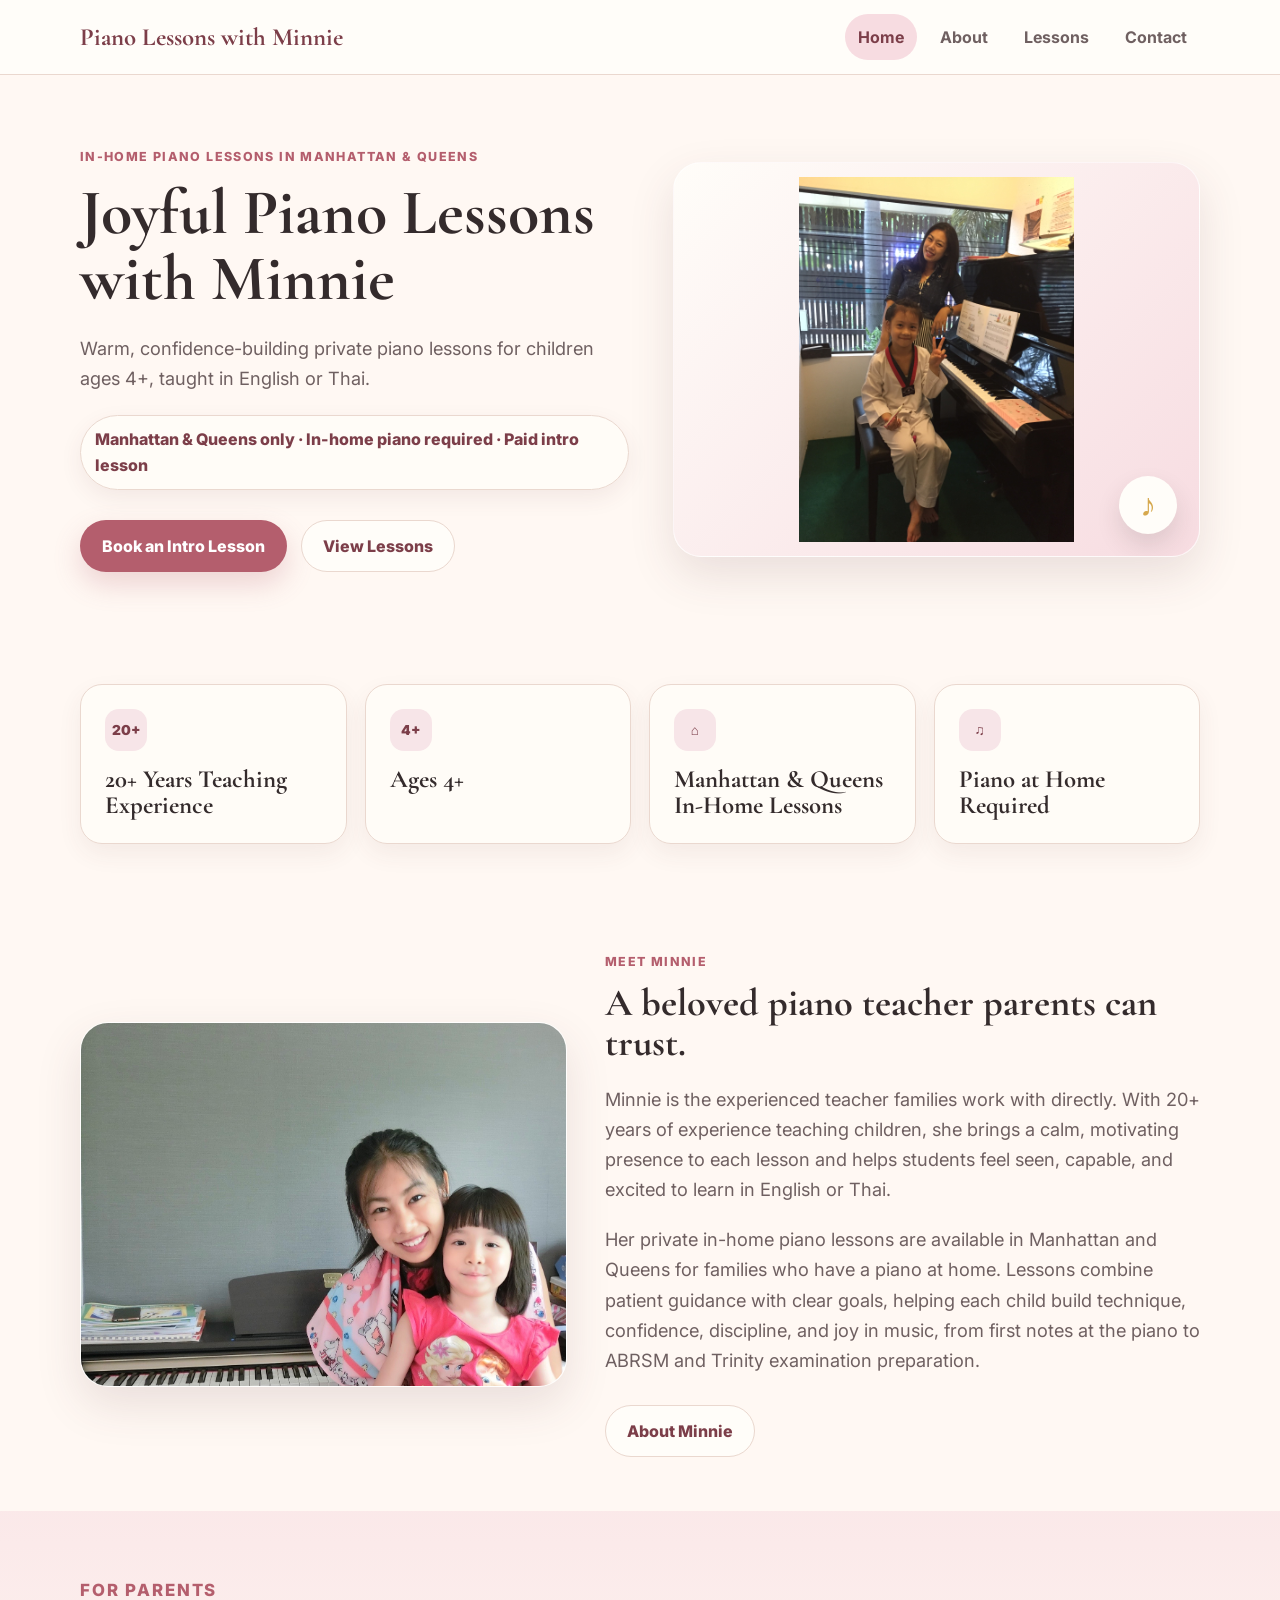
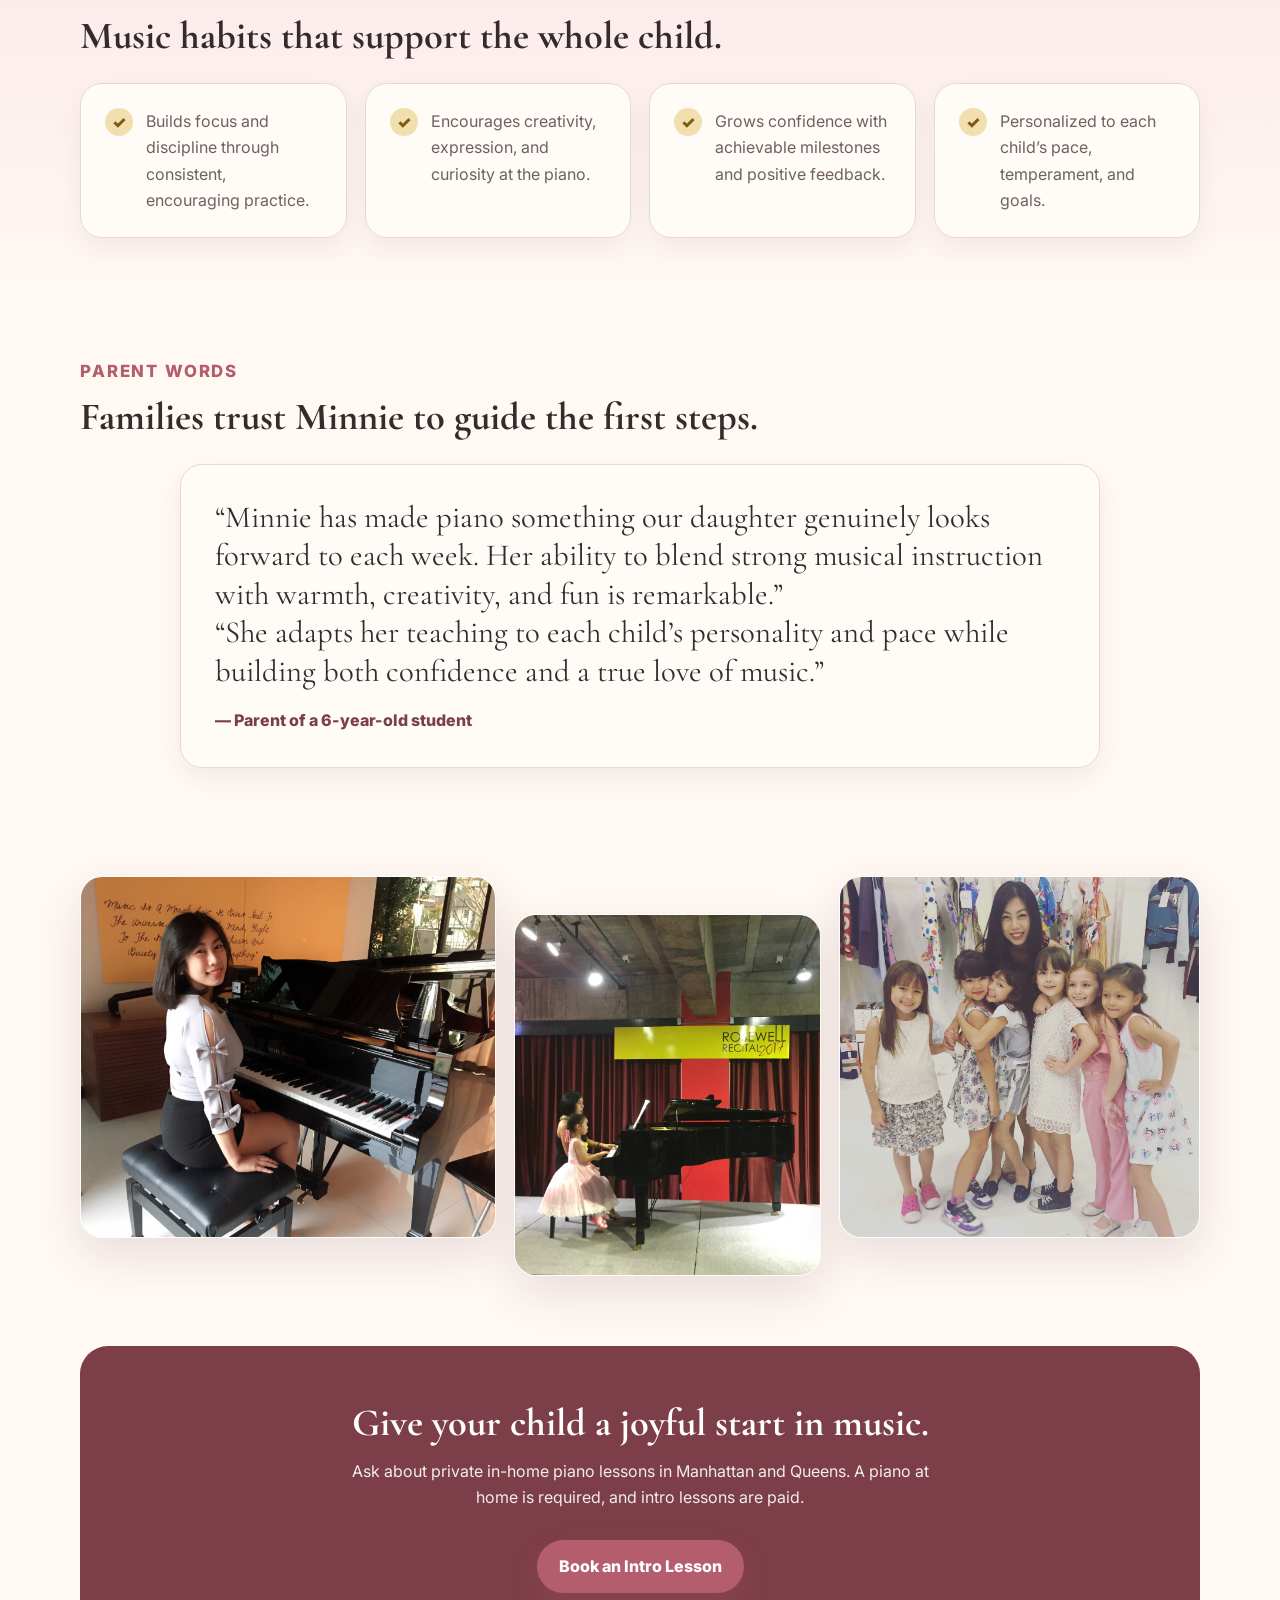
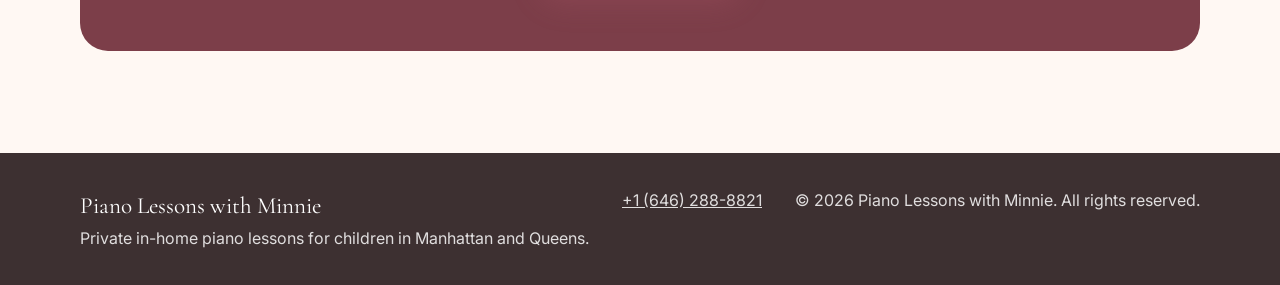
==== index.html @ 9aedb9b9 "Update index.html" ====
<!doctype html>
<html lang="en">
  <head>
    <meta charset="utf-8">
    <meta name="viewport" content="width=device-width, initial-scale=1">
    <title>Piano Lessons with Minnie | Private Piano Lessons for Kids</title>
    <meta name="description" content="Warm, confidence-building children’s piano lessons with Minnie for ages 4+ in Manhattan and Queens. Private in-home piano lessons require a piano at home.">
    <link rel="preconnect" href="https://fonts.googleapis.com">
    <link rel="preconnect" href="https://fonts.gstatic.com" crossorigin>
    <link href="https://fonts.googleapis.com/css2?family=Cormorant+Garamond:wght@600;700&family=Inter:wght@400;600;700;800&display=swap" rel="stylesheet">
    <link rel="stylesheet" href="styles.css">

<link rel="icon" type="image/png" href="/favicon.png" />

<meta property="og:title" content="Piano Lessons with Minnie" />
<meta property="og:description" content="Warm, confidence-building private piano lessons for children ages 4+." />
<meta property="og:image" content="https://pianowithminnie.com/og-image.png" />
<meta property="og:url" content="https://pianowithminnie.com" />
<meta property="og:type" content="website" />

<meta name="twitter:card" content="summary_large_image" />
<meta name="twitter:title" content="Piano Lessons with Minnie" />
<meta name="twitter:description" content="Warm, confidence-building private piano lessons for children ages 4+." />
<meta name="twitter:image" content="https://pianowithminnie.com/og-image.png" />

    
    <script type="application/ld+json">
      {
        "@context": "https://schema.org",
        "@type": ["LocalBusiness", "EducationalOrganization"],
        "name": "Piano Lessons with Minnie",
        "description": "Warm private piano lessons for children ages 4 and above with Minnie in Manhattan and Queens, including beginner piano, in-home lessons, ABRSM exam preparation, and Trinity exam preparation. An in-home piano is required.",
        "telephone": "+16462888821",
        "founder": {"@type": "Person", "name": "Minnie"},
        "employee": {"@type": "Person", "name": "Minnie", "jobTitle": "Piano Teacher"},
        "areaServed": ["Manhattan, New York, NY", "Queens, New York, NY"],
        "priceRange": "$$",
        "serviceType": ["Children's piano lessons", "Private piano lessons", "In-home piano lessons", "ABRSM exam preparation", "Trinity exam preparation"]
      }
    </script>
  </head>
  <body>
    <header class="site-header">
      <nav class="nav" aria-label="Main navigation">
        <a class="logo" href="index.html">Piano Lessons with Minnie</a>
        <div class="nav-links">
          <a href="index.html" aria-current="page">Home</a>
          <a href="about.html">About</a>
          <a href="lessons.html">Lessons</a>
          <a href="contact.html">Contact</a>
        </div>
      </nav>
    </header>

    <main>
      <section class="hero">
        <div class="hero-text">
          <p class="eyebrow">In-home piano lessons in Manhattan &amp; Queens</p>
          <h1>Joyful Piano Lessons with Minnie</h1>
          <p class="lead">Warm, confidence-building private piano lessons for children ages 4+, taught in English or Thai.</p>
          <p class="service-note">Manhattan &amp; Queens only · In-home piano required · Paid intro lesson</p>
          <div class="actions">
            <a class="button primary" href="contact.html">Book an Intro Lesson</a>
            <a class="button secondary" href="lessons.html">View Lessons</a>
          </div>
        </div>
        <div class="hero-art contain-photo">
          <img src="assets/images/minnie-with-young-student.jpg" alt="Minnie smiling with a young piano student beside a piano">
          <span class="music-note" aria-hidden="true">♪</span>
        </div>
      </section>

      <section class="section" aria-label="Teaching highlights">
        <div class="grid four">
          <article class="card badge-card">
            <div class="icon">20+</div>
            <h3>20+ Years Teaching Experience</h3>
          </article>
          <article class="card badge-card">
            <div class="icon">4+</div>
            <h3>Ages 4+</h3>
          </article>
          <article class="card badge-card">
            <div class="icon">⌂</div>
            <h3>Manhattan &amp; Queens In-Home Lessons</h3>
          </article>
          <article class="card badge-card">
            <div class="icon">♫</div>
            <h3>Piano at Home Required</h3>
          </article>
        </div>
      </section>

      <section class="section about">
        <div class="image-card">
          <img src="assets/images/minnie-at-grand-piano.jpg" alt="Minnie seated at a grand piano">
        </div>
        <div>
          <p class="eyebrow">Meet Minnie</p>
          <h2>A beloved piano teacher parents can trust.</h2>
          <p class="lead">Minnie is the experienced teacher families work with directly. With 20+ years of experience teaching children, she brings a calm, motivating presence to each lesson and helps students feel seen, capable, and excited to learn in English or Thai.</p>
          <p class="lead">Her private in-home piano lessons are available in Manhattan and Queens for families who have a piano at home. Lessons combine patient guidance with clear goals, helping each child build technique, confidence, discipline, and joy in music, from first notes at the piano to ABRSM and Trinity examination preparation.</p>
          <div class="actions">
            <a class="button secondary" href="about.html">About Minnie</a>
          </div>
        </div>
      </section>

      <div class="soft-band">
        <section class="section">
          <div class="section-heading">
            <p class="eyebrow">For parents</p>
            <h2>Music habits that support the whole child.</h2>
          </div>
          <div class="grid four">
            <div class="card benefit"><span class="check">✓</span><p>Builds focus and discipline through consistent, encouraging practice.</p></div>
            <div class="card benefit"><span class="check">✓</span><p>Encourages creativity, expression, and curiosity at the piano.</p></div>
            <div class="card benefit"><span class="check">✓</span><p>Grows confidence with achievable milestones and positive feedback.</p></div>
            <div class="card benefit"><span class="check">✓</span><p>Personalized to each child’s pace, temperament, and goals.</p></div>
          </div>
        </section>
      </div>

      <section class="section">
        <div class="section-heading">
          <p class="eyebrow">Parent words</p>
          <h2>Families trust Minnie to guide the first steps.</h2>
        </div>
        <article class="card featured-testimonial">
          <p class="quote">“Minnie has made piano something our daughter genuinely looks forward to each week. Her ability to blend strong musical instruction with warmth, creativity, and fun is remarkable.”</p>
          <p class="quote">“She adapts her teaching to each child’s personality and pace while building both confidence and a true love of music.”</p>
          <p class="author">— Parent of a 6-year-old student</p>
        </article>
      </section>

      <section class="section" aria-label="Photos of Minnie teaching students">
        <div class="photo-strip">
          <img src="assets/images/minnie-with-students.jpg" alt="Minnie smiling with a group of young students">
          <img src="assets/images/piano-lesson-student.jpg" alt="Minnie with a young student at a piano lesson">
          <img src="assets/images/student-recital.jpg" alt="Minnie supporting a young piano student during a recital">
        </div>
      </section>

      <section class="section">
        <div class="cta-band">
          <h2>Give your child a joyful start in music.</h2>
          <p>Ask about private in-home piano lessons in Manhattan and Queens. A piano at home is required, and intro lessons are paid.</p>
          <div class="actions" style="justify-content:center">
            <a class="button primary" href="contact.html">Book an Intro Lesson</a>
          </div>
        </div>
      </section>
    </main>

    <footer class="site-footer">
      <div class="footer-inner">
        <div>
          <div class="footer-brand">Piano Lessons with Minnie</div>
          <p>Private in-home piano lessons for children in Manhattan and Queens.</p>
        </div>
        <p><a href="tel:+16462888821">+1 (646) 288-8821</a></p>
        <p>© 2026 Piano Lessons with Minnie. All rights reserved.</p>
      </div>
    </footer>
  </body>
</html>
---- styles.css ----
:root {
  --cream: #fff8f3;
  --warm-white: #fffdf9;
  --blush: #f7dce1;
  --rose: #b45e6d;
  --rose-dark: #7c3e49;
  --ink: #342b2c;
  --muted: #6f6061;
  --gold: #d6a84d;
  --line: #ead8cf;
  --shadow: 0 18px 45px rgba(96, 56, 61, 0.13);
  --serif: "Cormorant Garamond", Georgia, serif;
  --sans: "Inter", "Segoe UI", Arial, sans-serif;
}

* {
  box-sizing: border-box;
}

html {
  scroll-behavior: smooth;
}

body {
  margin: 0;
  color: var(--ink);
  background: var(--cream);
  font-family: var(--sans);
  line-height: 1.65;
}

img {
  display: block;
  max-width: 100%;
}

a {
  color: inherit;
}

.site-header {
  position: sticky;
  top: 0;
  z-index: 10;
  background: rgba(255, 253, 249, 0.94);
  border-bottom: 1px solid var(--line);
  backdrop-filter: blur(12px);
}

.nav {
  width: min(1120px, calc(100% - 32px));
  margin: 0 auto;
  min-height: 74px;
  display: flex;
  align-items: center;
  justify-content: space-between;
  gap: 22px;
}

.logo {
  font-family: var(--serif);
  font-size: 1.55rem;
  font-weight: 700;
  text-decoration: none;
  color: var(--rose-dark);
}

.nav-links {
  display: flex;
  align-items: center;
  gap: 10px;
}

.nav-links a {
  text-decoration: none;
  color: var(--muted);
  font-weight: 700;
  padding: 10px 13px;
  border-radius: 999px;
}

.nav-links a:hover,
.nav-links a[aria-current="page"] {
  color: var(--rose-dark);
  background: var(--blush);
}

.section,
.hero {
  width: min(1120px, calc(100% - 32px));
  margin: 0 auto;
}

.hero {
  padding: 72px 0 58px;
  display: grid;
  grid-template-columns: minmax(0, 1.02fr) minmax(300px, 0.98fr);
  gap: 44px;
  align-items: center;
}

.hero-text {
  position: relative;
}

.eyebrow {
  margin: 0 0 12px;
  color: var(--rose);
  font-size: 0.78rem;
  font-weight: 800;
  letter-spacing: 0.11em;
  text-transform: uppercase;
}

h1,
h2,
h3 {
  font-family: var(--serif);
  line-height: 1.04;
  margin: 0;
  color: var(--ink);
}

h1 {
  font-size: clamp(3rem, 5vw, 5.25rem);
  max-width: 790px;
}

h2 {
  font-size: clamp(2.1rem, 3vw, 3.25rem);
}

h3 {
  font-size: 1.55rem;
}

p {
  margin: 0;
  color: var(--muted);
}

.lead {
  font-size: 1.14rem;
  max-width: 650px;
  margin-top: 20px;
}

.actions {
  display: flex;
  flex-wrap: wrap;
  gap: 14px;
  margin-top: 30px;
}

.button {
  display: inline-flex;
  align-items: center;
  justify-content: center;
  min-height: 48px;
  padding: 12px 21px;
  border-radius: 999px;
  border: 1px solid transparent;
  text-decoration: none;
  font-weight: 800;
}

.button.primary {
  background: var(--rose);
  color: white;
  box-shadow: 0 12px 28px rgba(180, 94, 109, 0.24);
}

.button.secondary {
  background: var(--warm-white);
  color: var(--rose-dark);
  border-color: var(--line);
}

.hero-art,
.image-card {
  position: relative;
  border-radius: 28px;
  overflow: hidden;
  box-shadow: var(--shadow);
  border: 1px solid rgba(255, 255, 255, 0.7);
  background: var(--warm-white);
}

.hero-art img,
.image-card img {
  width: 100%;
  aspect-ratio: 4 / 3;
  object-fit: cover;
}

.hero-art.contain-photo {
  background: linear-gradient(135deg, #fffdf9, #f7dce1);
}

.hero-art.contain-photo img {
  aspect-ratio: 4 / 3;
  object-fit: contain;
  padding: 14px;
}

.music-note {
  position: absolute;
  width: 58px;
  height: 58px;
  display: grid;
  place-items: center;
  right: 22px;
  bottom: 22px;
  border-radius: 50%;
  background: var(--warm-white);
  color: var(--gold);
  font-size: 2rem;
  box-shadow: 0 12px 25px rgba(52, 43, 44, 0.13);
}

.service-note {
  display: inline-flex;
  align-items: center;
  gap: 9px;
  margin-top: 22px;
  padding: 10px 14px;
  border: 1px solid var(--line);
  border-radius: 999px;
  background: rgba(255, 253, 249, 0.88);
  color: var(--rose-dark);
  font-weight: 800;
  box-shadow: 0 8px 22px rgba(96, 56, 61, 0.08);
}

.section {
  padding: 54px 0;
}

.section-heading {
  max-width: 760px;
  margin-bottom: 26px;
}

.section-heading p {
  margin-top: 12px;
  font-size: 1.05rem;
}

.grid {
  display: grid;
  gap: 18px;
}

.grid.four {
  grid-template-columns: repeat(4, 1fr);
}

.grid.three {
  grid-template-columns: repeat(3, 1fr);
}

.grid.two {
  grid-template-columns: repeat(2, 1fr);
}

.card {
  background: rgba(255, 253, 249, 0.88);
  border: 1px solid var(--line);
  border-radius: 22px;
  padding: 24px;
  box-shadow: 0 10px 25px rgba(96, 56, 61, 0.07);
}

.badge-card {
  min-height: 142px;
}

.icon {
  width: 42px;
  height: 42px;
  display: grid;
  place-items: center;
  margin-bottom: 16px;
  border-radius: 14px;
  background: #f7e5e8;
  color: var(--rose-dark);
  font-size: 0.86rem;
  font-weight: 900;
}

.about {
  display: grid;
  grid-template-columns: 0.9fr 1.1fr;
  gap: 38px;
  align-items: center;
}

.benefit-list {
  display: grid;
  gap: 14px;
  margin-top: 22px;
}

.benefit {
  display: flex;
  gap: 13px;
  align-items: flex-start;
}

.check {
  flex: 0 0 28px;
  width: 28px;
  height: 28px;
  display: grid;
  place-items: center;
  border-radius: 50%;
  background: #f2dfb0;
  color: #7f5b12;
  font-weight: 900;
}

.soft-band {
  width: 100%;
  background: linear-gradient(180deg, rgba(247, 220, 225, 0.55), rgba(255, 248, 243, 0));
}

.quote {
  font-family: var(--serif);
  font-size: 1.45rem;
  line-height: 1.25;
  color: var(--ink);
}

.featured-testimonial {
  max-width: 920px;
  margin: 0 auto;
  padding: 34px;
}

.featured-testimonial .quote {
  font-size: clamp(1.55rem, 2.4vw, 2.2rem);
}

.author {
  margin-top: 16px;
  font-weight: 800;
  color: var(--rose-dark);
}

.cta-band {
  text-align: center;
  padding: 58px 24px;
  border-radius: 28px;
  background: var(--rose-dark);
  color: white;
  overflow: hidden;
  position: relative;
}

.cta-band h2,
.cta-band p {
  color: white;
}

.cta-band p {
  margin: 14px auto 0;
  max-width: 620px;
  opacity: 0.9;
}

.faq {
  display: grid;
  gap: 14px;
}

details {
  background: var(--warm-white);
  border: 1px solid var(--line);
  border-radius: 18px;
  padding: 18px 20px;
}

summary {
  cursor: pointer;
  font-weight: 800;
  color: var(--rose-dark);
}

details p {
  margin-top: 10px;
}

.contact-layout {
  display: grid;
  grid-template-columns: 1.15fr 0.85fr;
  gap: 34px;
  align-items: start;
}

form {
  display: grid;
  gap: 16px;
}

.field {
  display: grid;
  gap: 7px;
}

label {
  font-weight: 800;
  color: var(--ink);
}

input,
select,
textarea {
  width: 100%;
  min-height: 48px;
  border: 1px solid var(--line);
  border-radius: 14px;
  padding: 12px 14px;
  color: var(--ink);
  background: white;
  font: inherit;
}

textarea {
  min-height: 130px;
  resize: vertical;
}

.form-row {
  display: grid;
  grid-template-columns: 1fr 1fr;
  gap: 16px;
}

.contact-detail {
  display: grid;
  gap: 18px;
}

.contact-detail a {
  color: var(--rose-dark);
  font-weight: 800;
}

.photo-strip {
  display: grid;
  grid-template-columns: 1.15fr 0.85fr 1fr;
  gap: 18px;
  align-items: stretch;
}

.photo-strip img {
  width: 100%;
  height: 100%;
  min-height: 260px;
  object-fit: cover;
  border-radius: 22px;
  border: 1px solid rgba(255, 255, 255, 0.72);
  box-shadow: var(--shadow);
}

.photo-strip img:nth-child(2) {
  margin-top: 38px;
}

.site-footer {
  margin-top: 48px;
  background: #3d3031;
  color: white;
}

.footer-inner {
  width: min(1120px, calc(100% - 32px));
  margin: 0 auto;
  padding: 34px 0;
  display: flex;
  flex-wrap: wrap;
  justify-content: space-between;
  gap: 18px;
}

.footer-inner p,
.footer-inner a {
  color: rgba(255, 255, 255, 0.84);
}

.footer-brand {
  font-family: var(--serif);
  font-size: 1.45rem;
  color: white;
}

@media (max-width: 900px) {
  .hero,
  .about,
  .contact-layout {
    grid-template-columns: 1fr;
  }

  .grid.four,
  .grid.three {
    grid-template-columns: repeat(2, 1fr);
  }

  .photo-strip {
    grid-template-columns: 1fr 1fr;
  }

  .hero {
    padding-top: 48px;
  }
}

@media (max-width: 640px) {
  .nav {
    min-height: auto;
    padding: 16px 0;
    align-items: flex-start;
    flex-direction: column;
  }

  .nav-links {
    width: 100%;
    justify-content: space-between;
    gap: 4px;
  }

  .nav-links a {
    padding: 8px 9px;
    font-size: 0.94rem;
  }

  h1 {
    font-size: 2.72rem;
  }

  .grid.four,
  .grid.three,
  .grid.two,
  .photo-strip,
  .form-row {
    grid-template-columns: 1fr;
  }

  .photo-strip img,
  .photo-strip img:nth-child(2) {
    margin-top: 0;
    min-height: 220px;
  }

  .hero-art.contain-photo img {
    padding: 10px;
  }

  .section {
    padding: 42px 0;
  }

  .card {
    padding: 20px;
  }

  .actions,
  .button {
    width: 100%;
  }
}
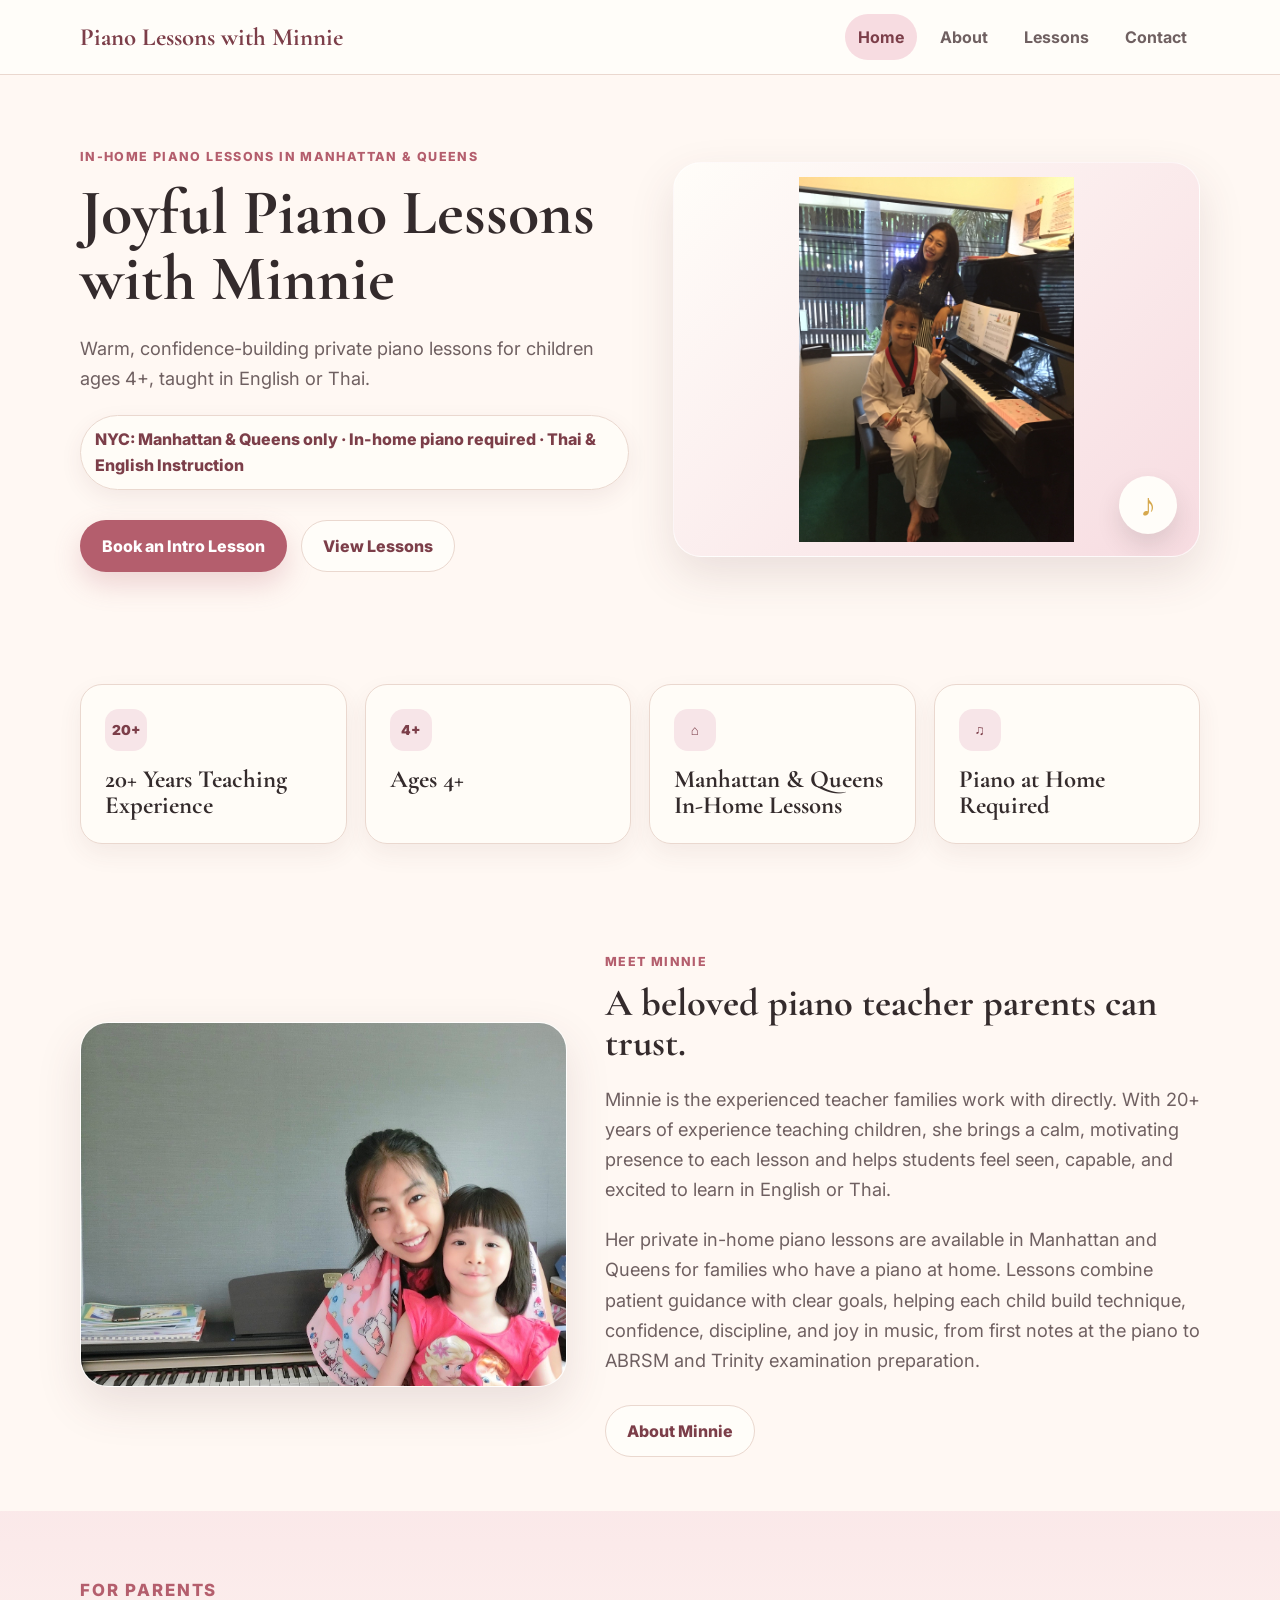
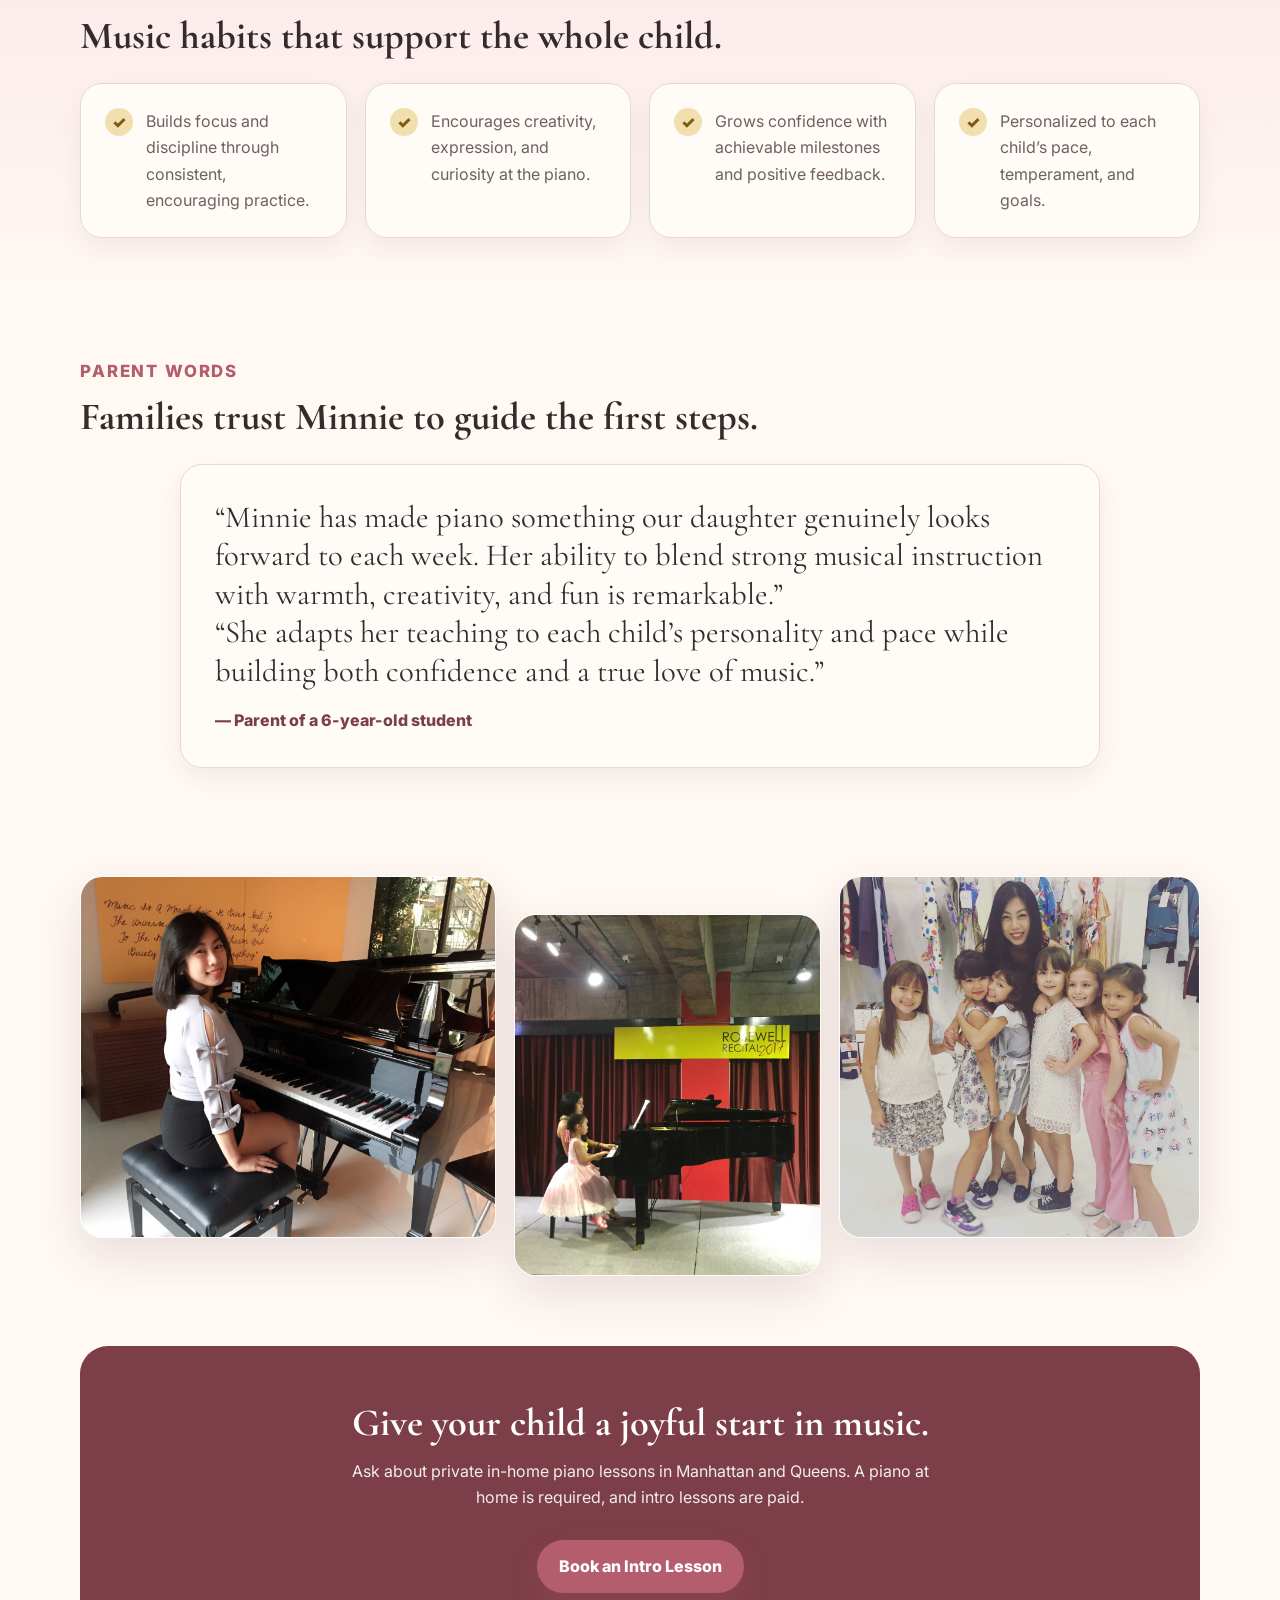
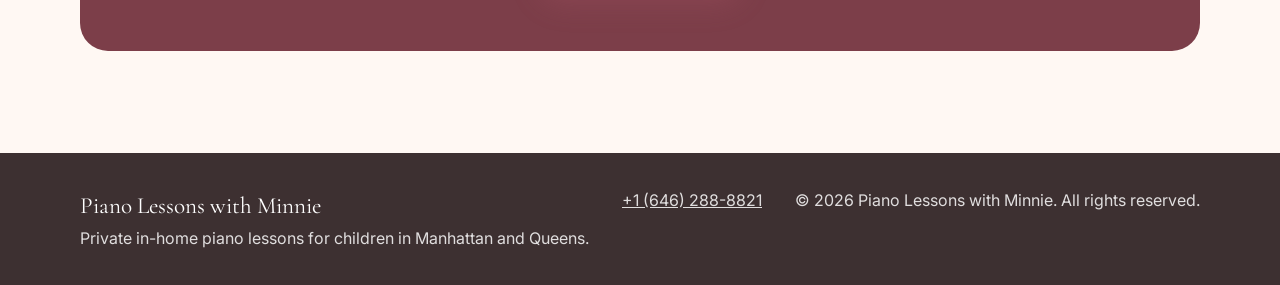
==== commit 0d4fe35d: "Update index.html" ====
--- a/index.html
+++ b/index.html
@@ -58,7 +58,7 @@
           <p class="eyebrow">In-home piano lessons in Manhattan &amp; Queens</p>
           <h1>Joyful Piano Lessons with Minnie</h1>
           <p class="lead">Warm, confidence-building private piano lessons for children ages 4+, taught in English or Thai.</p>
-          <p class="service-note">Manhattan &amp; Queens only · In-home piano required · Paid intro lesson</p>
+          <p class="service-note"> NYC: Manhattan &amp; Queens only · In-home piano required · Thai &amp; English Instruction  </p>
           <div class="actions">
             <a class="button primary" href="contact.html">Book an Intro Lesson</a>
             <a class="button secondary" href="lessons.html">View Lessons</a>
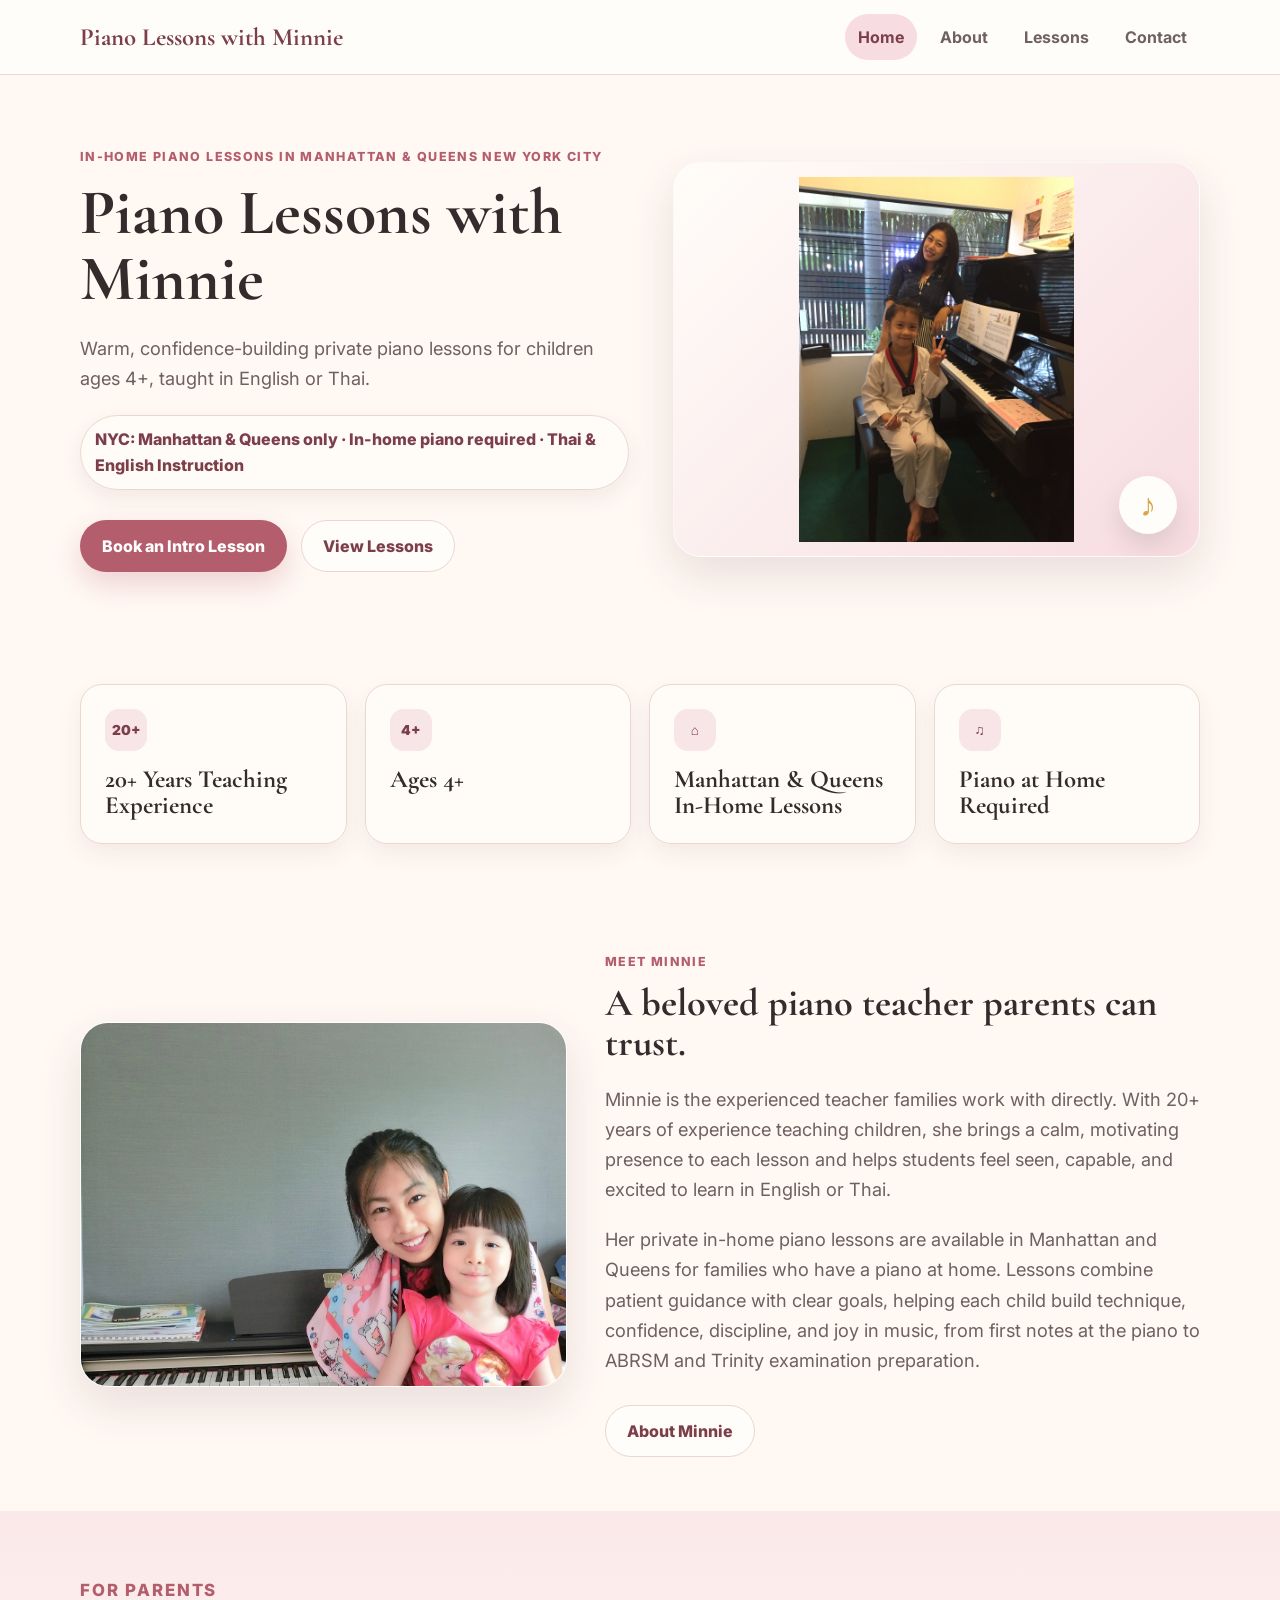
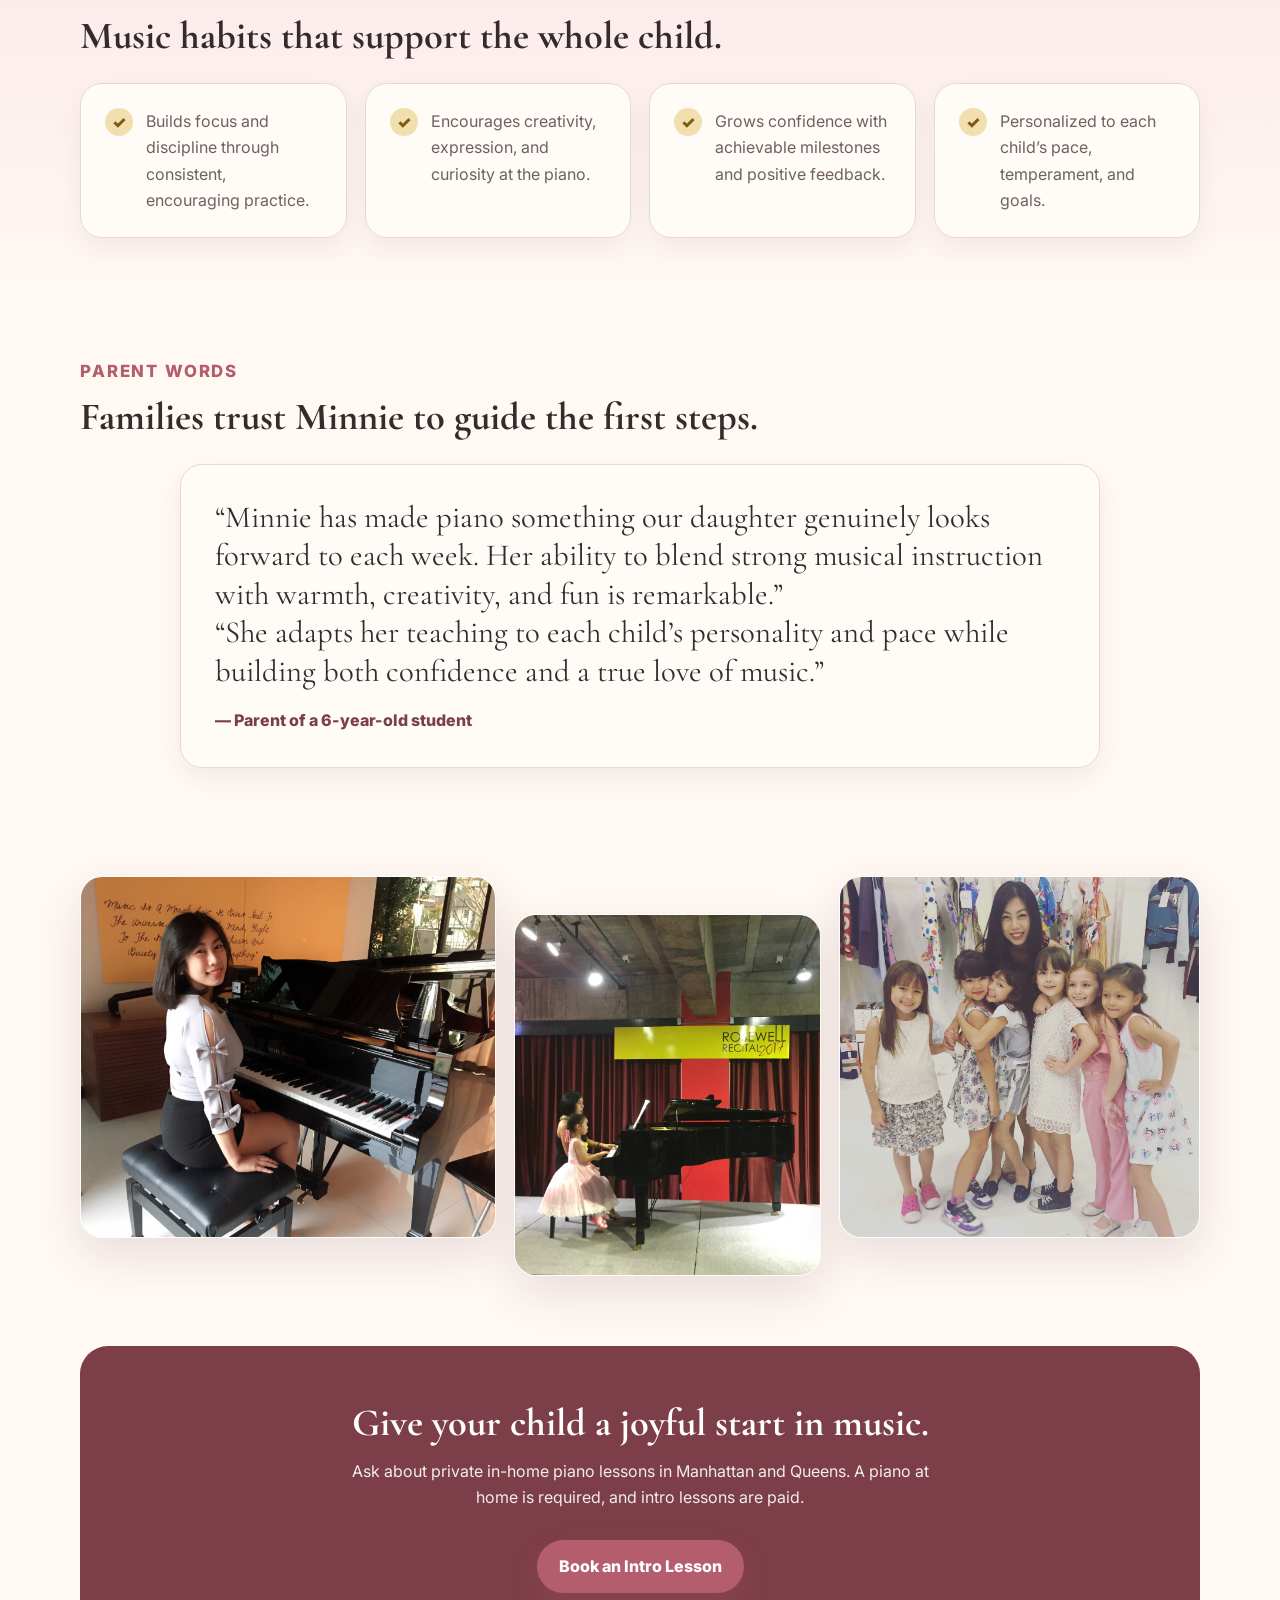
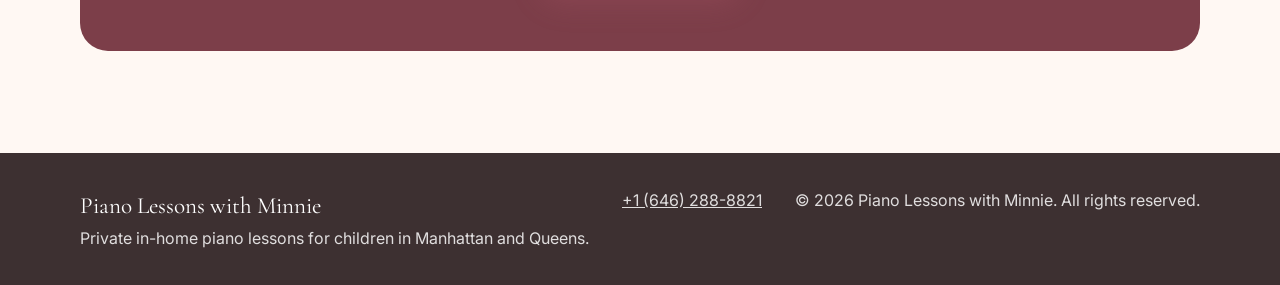
==== commit f46fa0e6: "Update index.html" ====
--- a/index.html
+++ b/index.html
@@ -55,8 +55,8 @@
     <main>
       <section class="hero">
         <div class="hero-text">
-          <p class="eyebrow">In-home piano lessons in Manhattan &amp; Queens</p>
-          <h1>Joyful Piano Lessons with Minnie</h1>
+          <p class="eyebrow">In-home piano lessons in Manhattan &amp; Queens New York City</p>
+          <h1> Piano Lessons with Minnie</h1>
           <p class="lead">Warm, confidence-building private piano lessons for children ages 4+, taught in English or Thai.</p>
           <p class="service-note"> NYC: Manhattan &amp; Queens only · In-home piano required · Thai &amp; English Instruction  </p>
           <div class="actions">
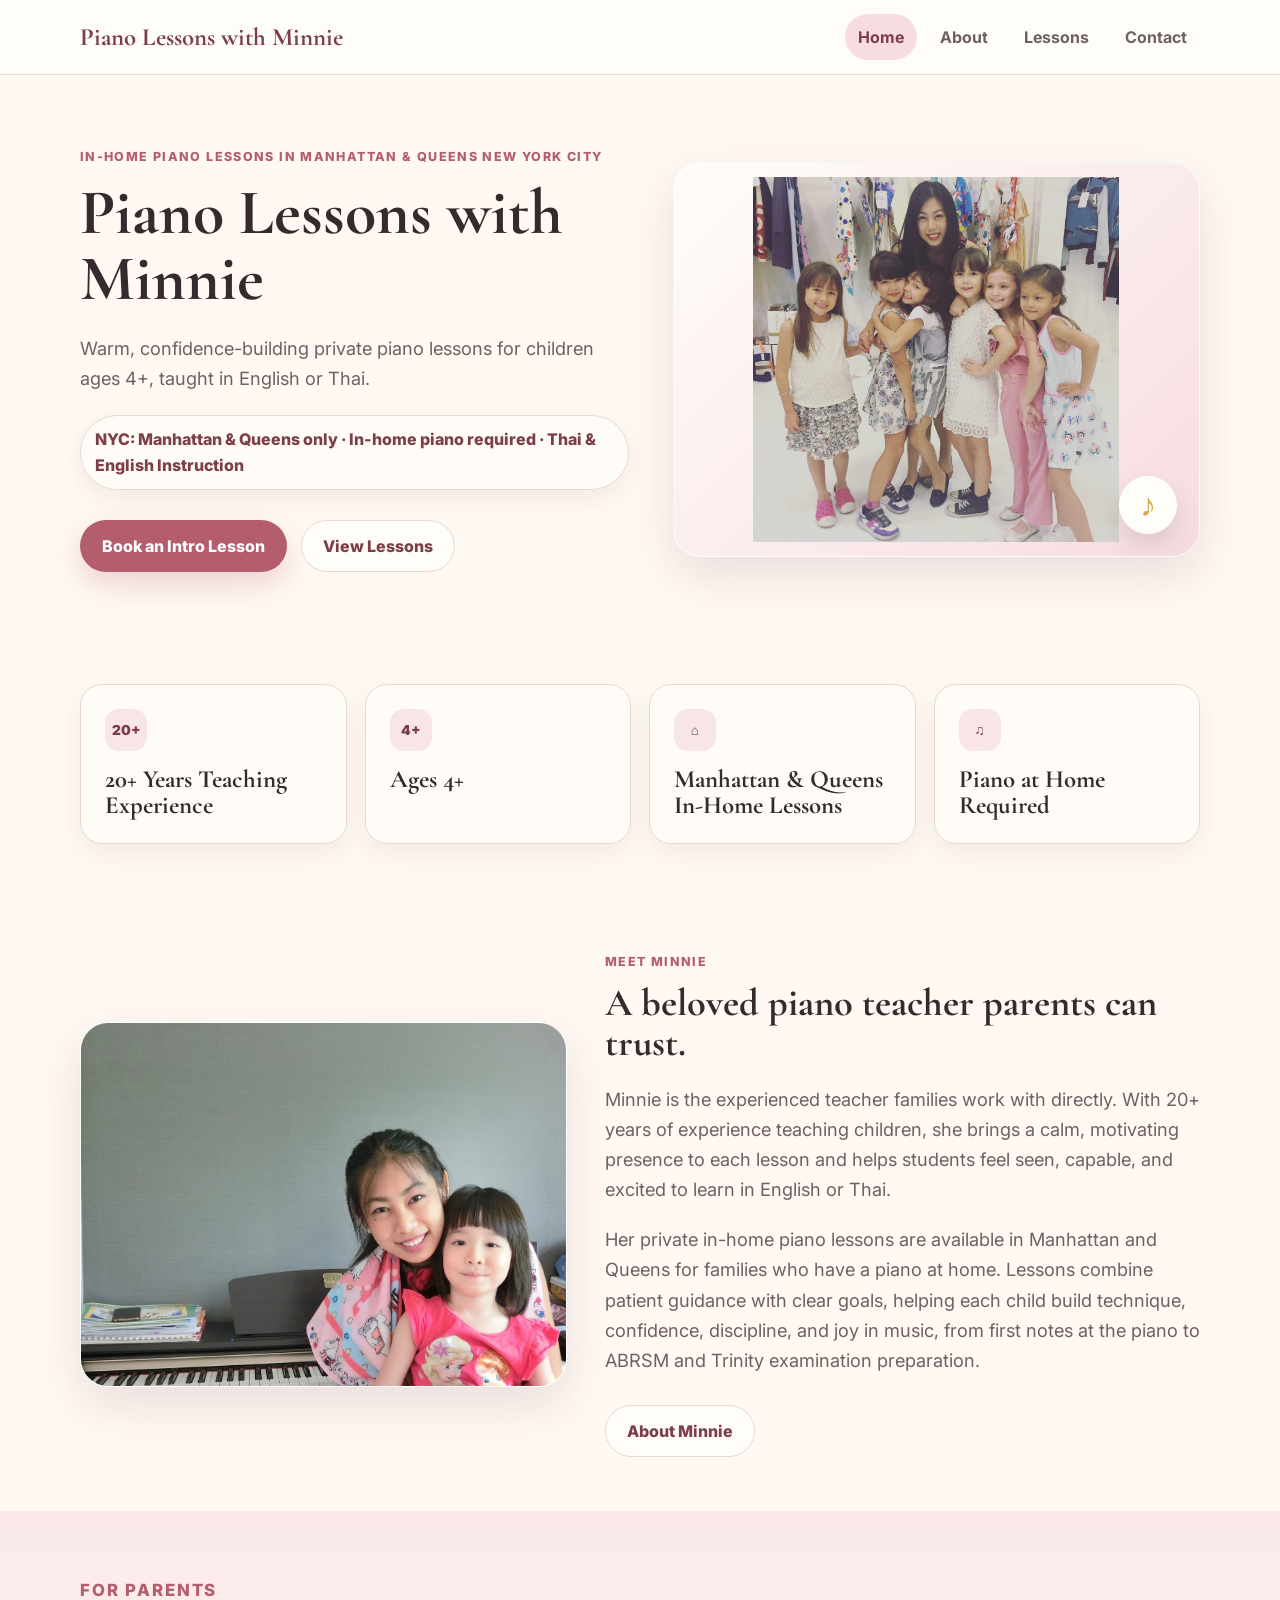
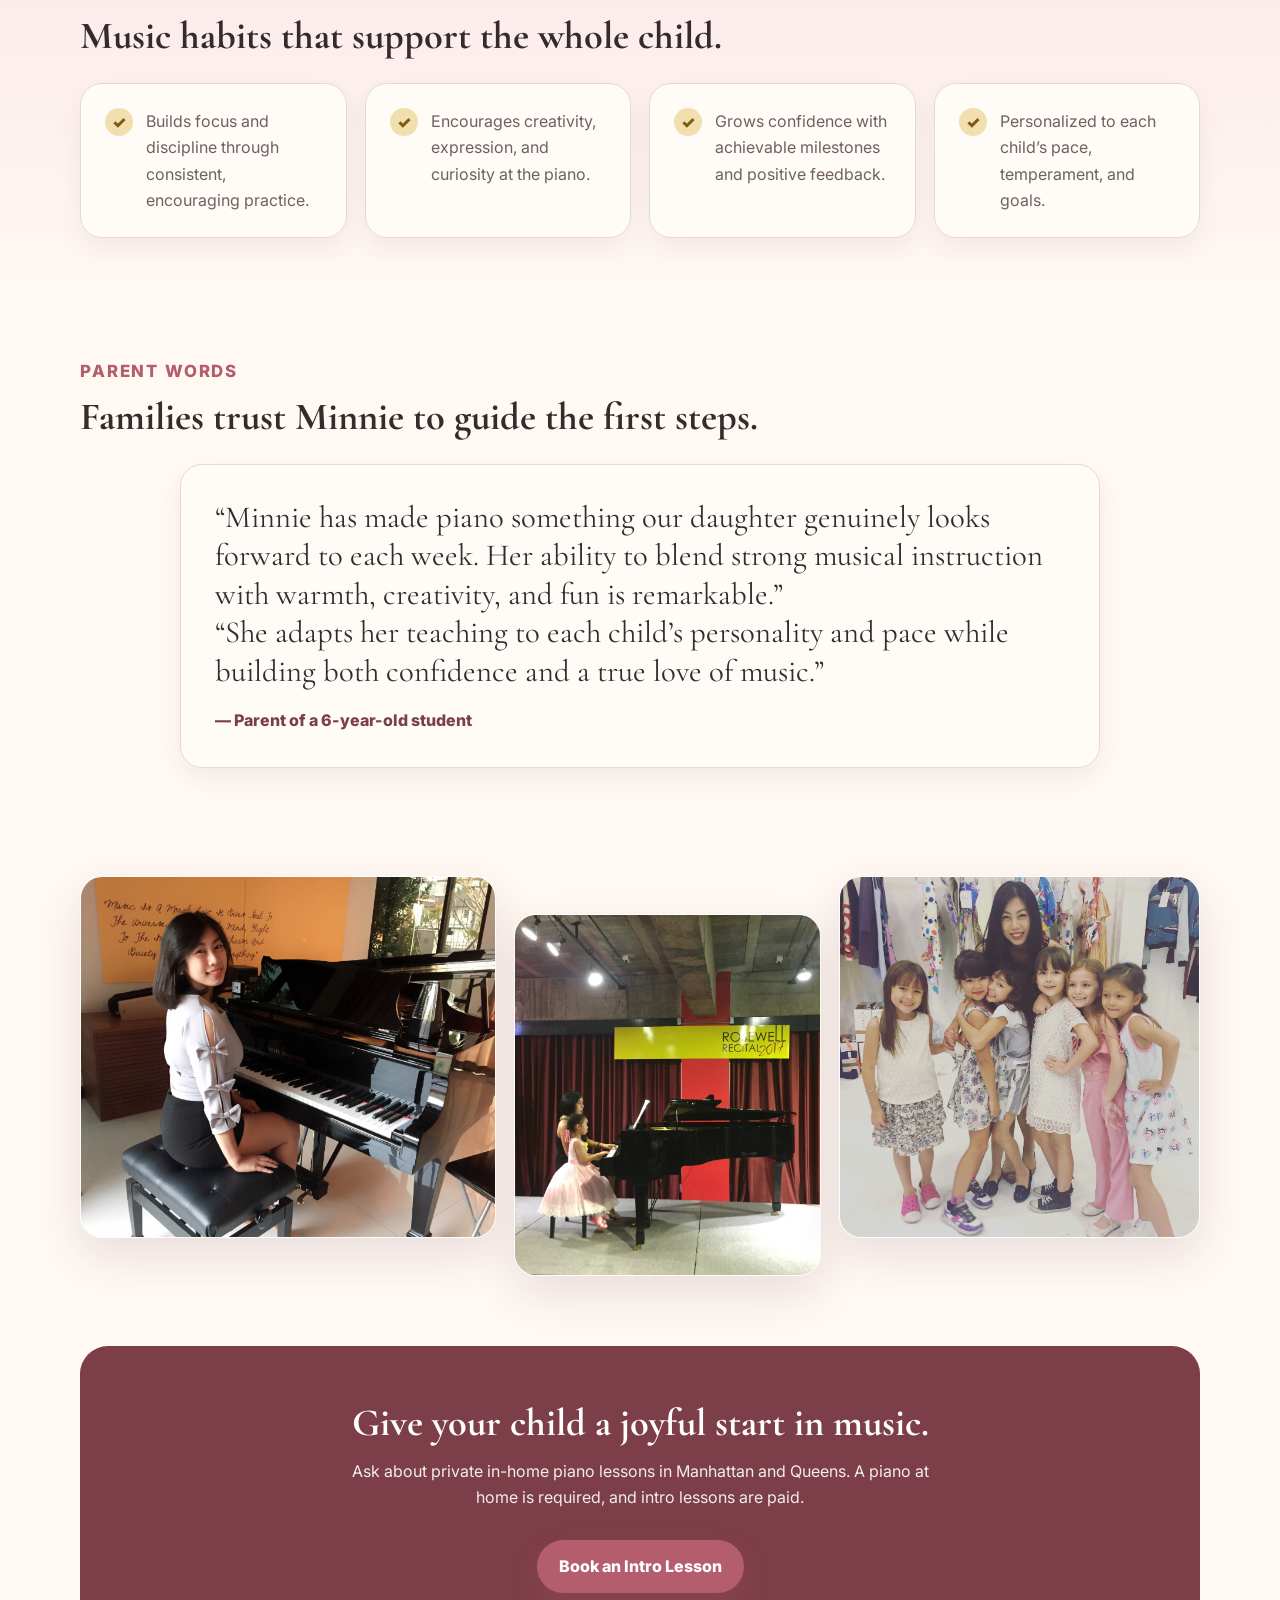
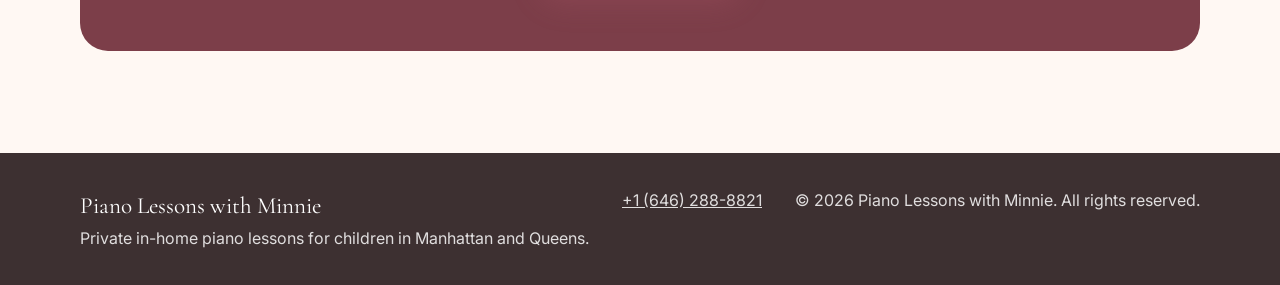
==== commit a90ba1c4: "Update index.html" ====
--- a/index.html
+++ b/index.html
@@ -65,7 +65,8 @@
           </div>
         </div>
         <div class="hero-art contain-photo">
-          <img src="assets/images/minnie-with-young-student.jpg" alt="Minnie smiling with a young piano student beside a piano">
+          <img src="assets/images/student-recital.jpg" alt="Minnie supporting a young student during a piano recital">
+  
           <span class="music-note" aria-hidden="true">♪</span>
         </div>
       </section>
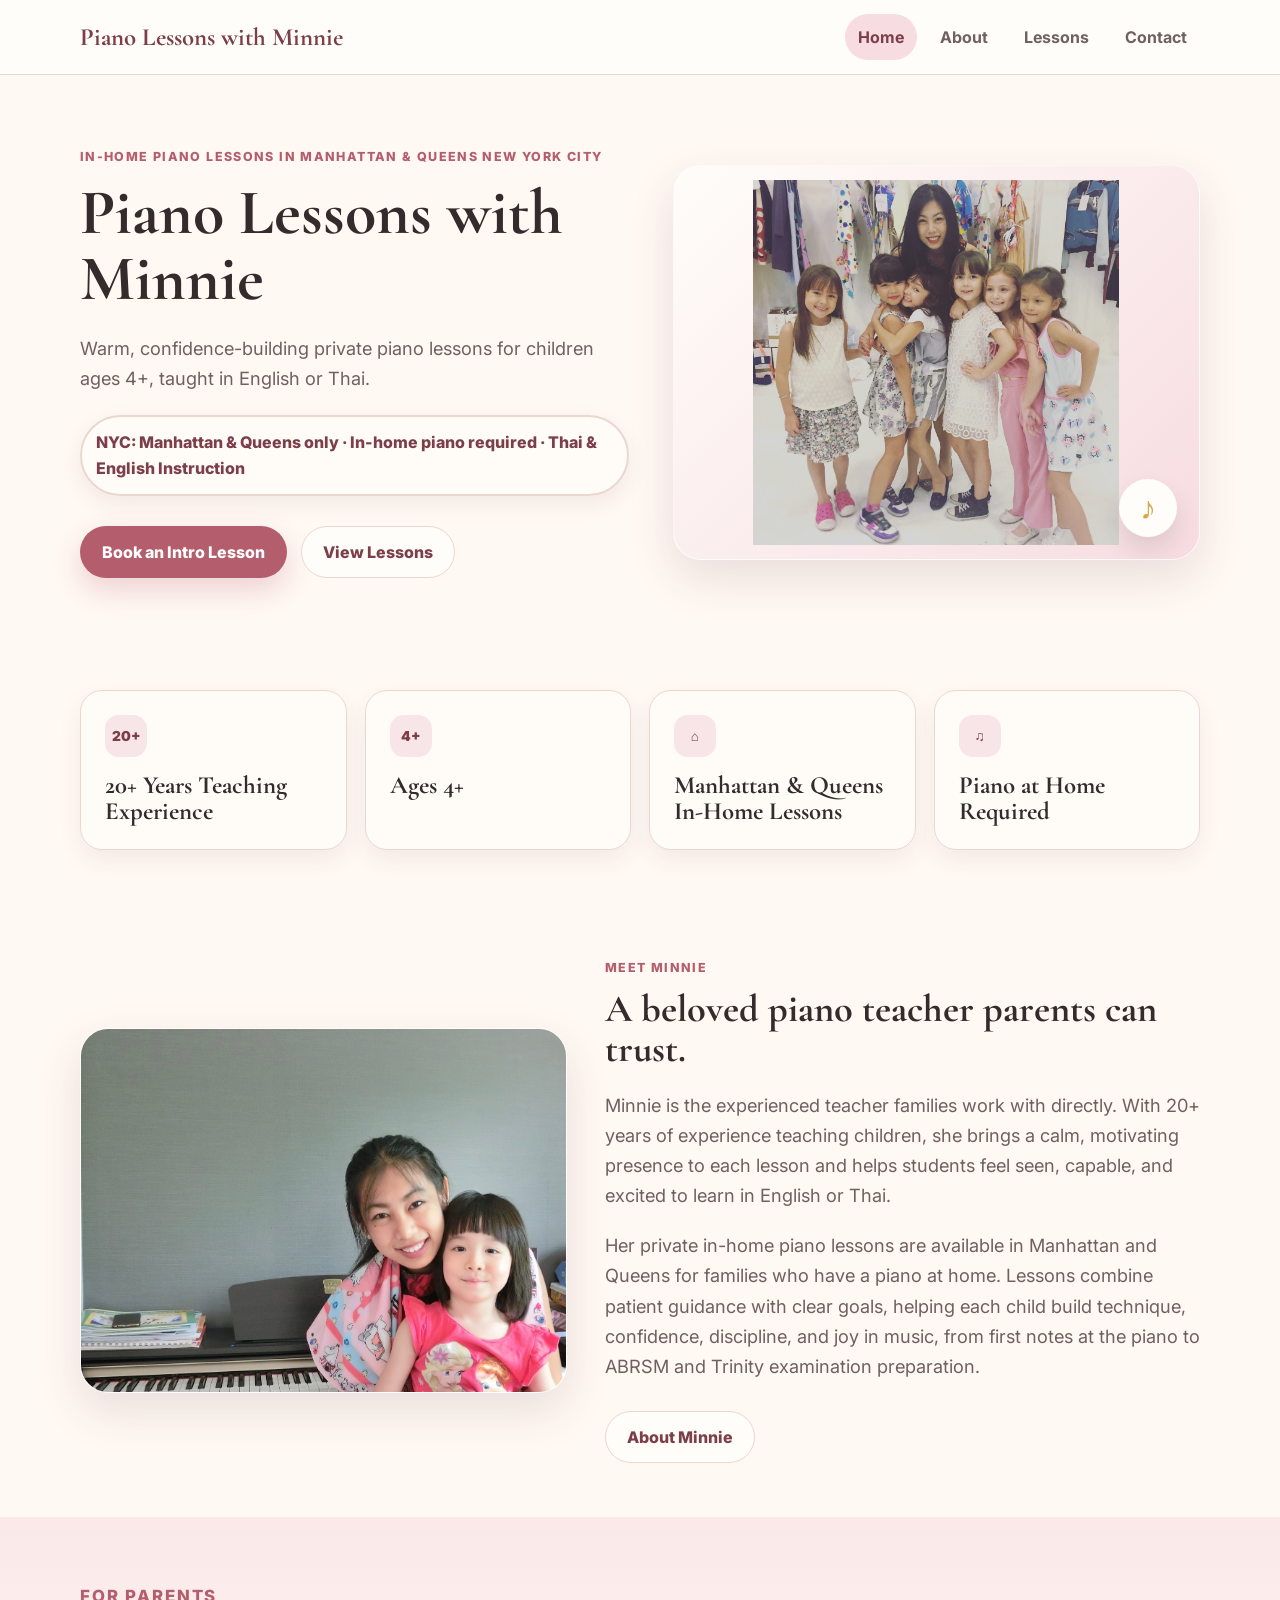
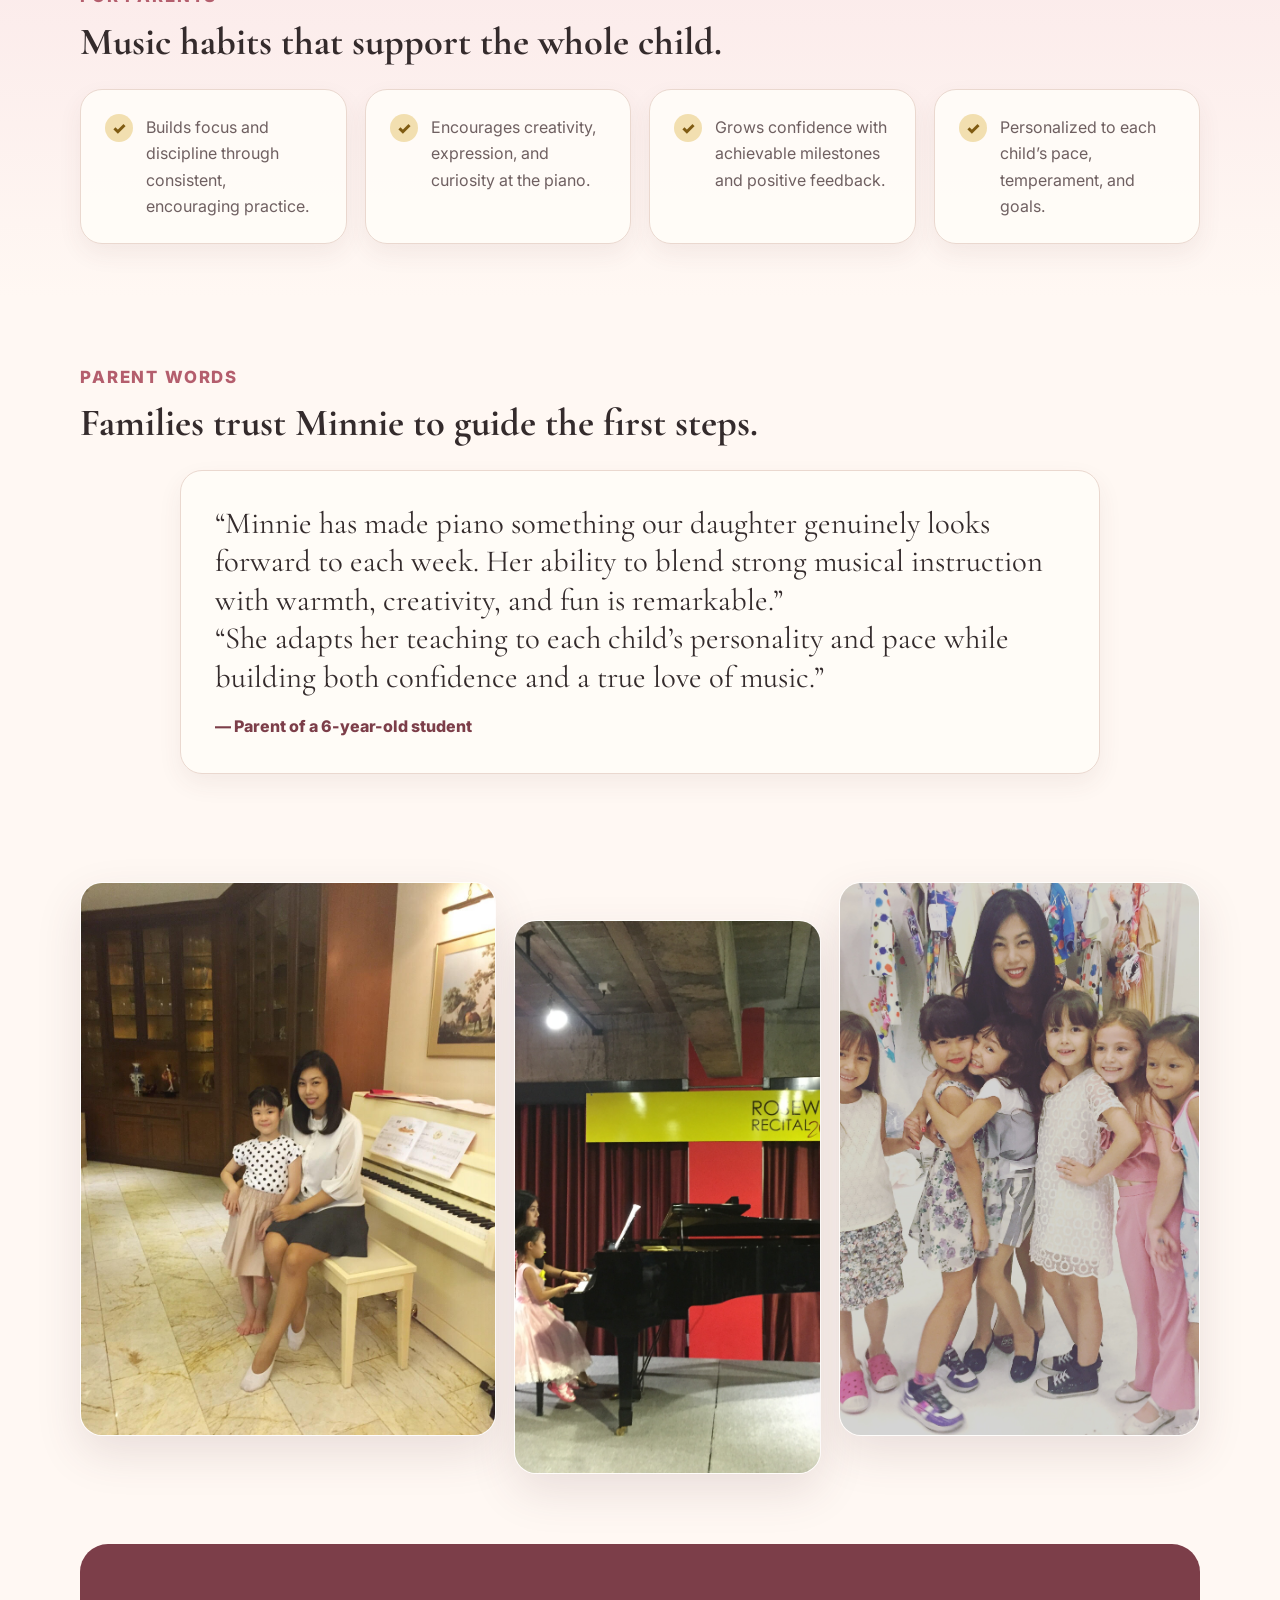
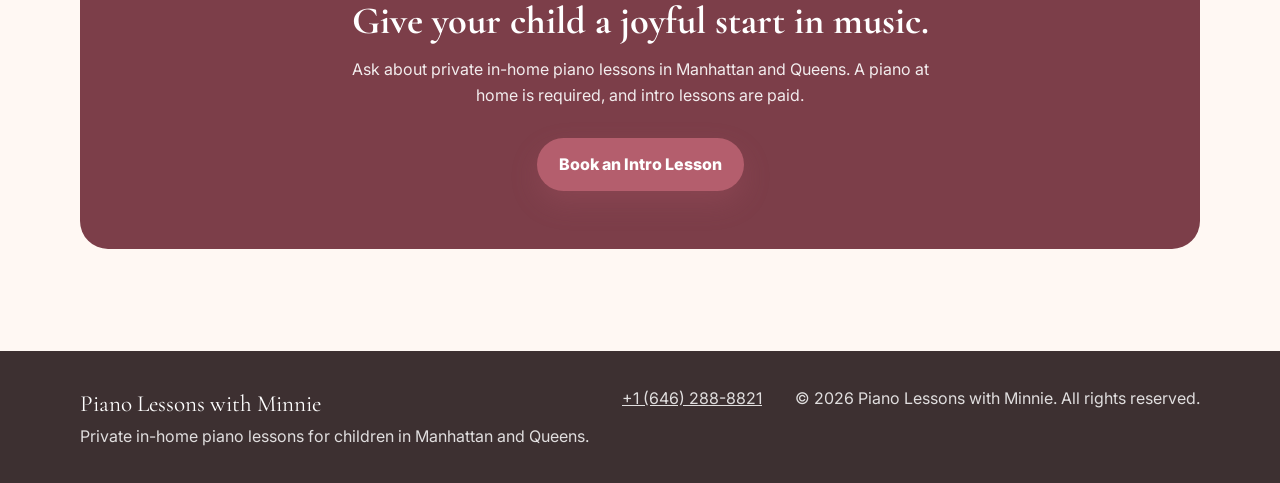
==== commit 28d749d4: "Update index.html" ====
--- a/index.html
+++ b/index.html
@@ -136,7 +136,7 @@
 
       <section class="section" aria-label="Photos of Minnie teaching students">
         <div class="photo-strip">
-          <img src="assets/images/minnie-with-students.jpg" alt="Minnie smiling with a group of young students">
+          <img src="assets/images/Minnie_Student_Homepage.jpg" alt="Minnie smiling with a young piano student">
           <img src="assets/images/piano-lesson-student.jpg" alt="Minnie with a young student at a piano lesson">
           <img src="assets/images/student-recital.jpg" alt="Minnie supporting a young piano student during a recital">
         </div>
--- a/styles.css
+++ b/styles.css
@@ -223,8 +223,8 @@
   align-items: center;
   gap: 9px;
   margin-top: 22px;
-  padding: 10px 14px;
-  border: 1px solid var(--line);
+  padding: 12px 14px;
+  border: 2px solid var(--line);
   border-radius: 999px;
   background: rgba(255, 253, 249, 0.88);
   color: var(--rose-dark);
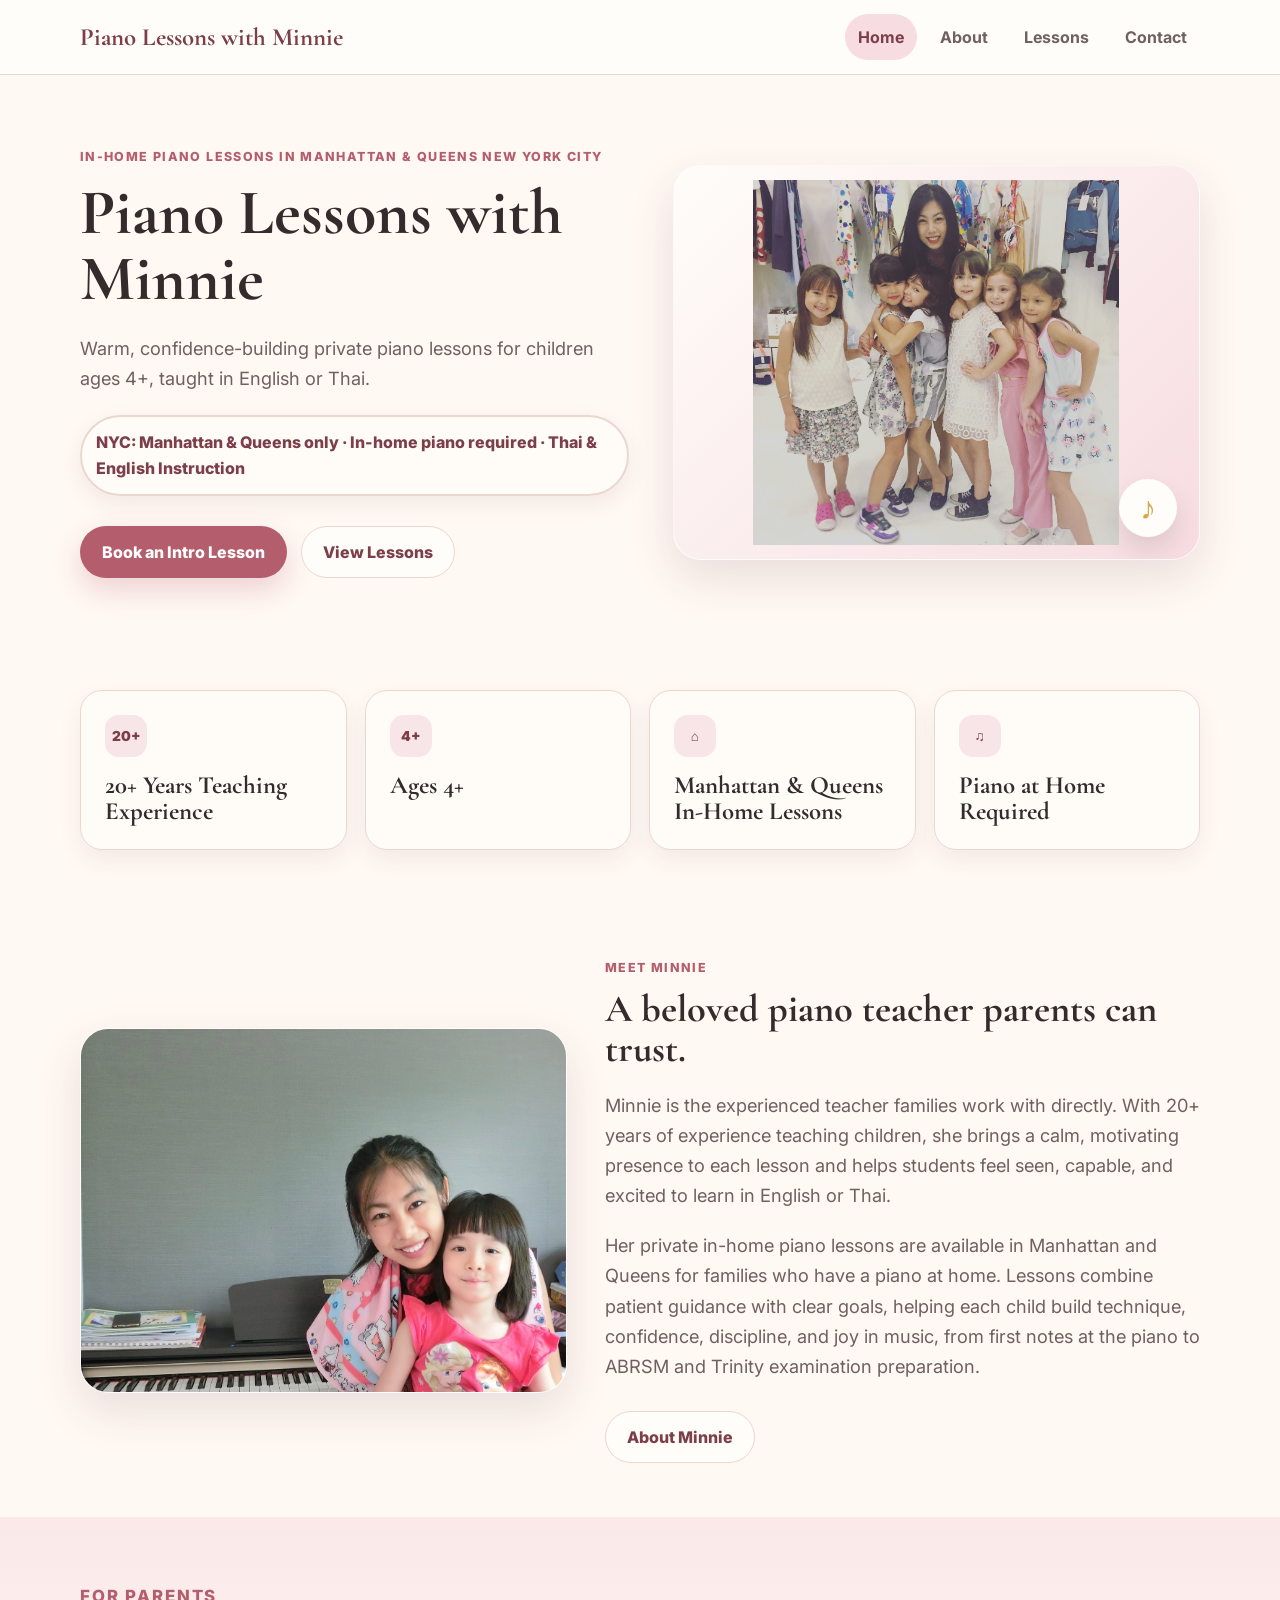
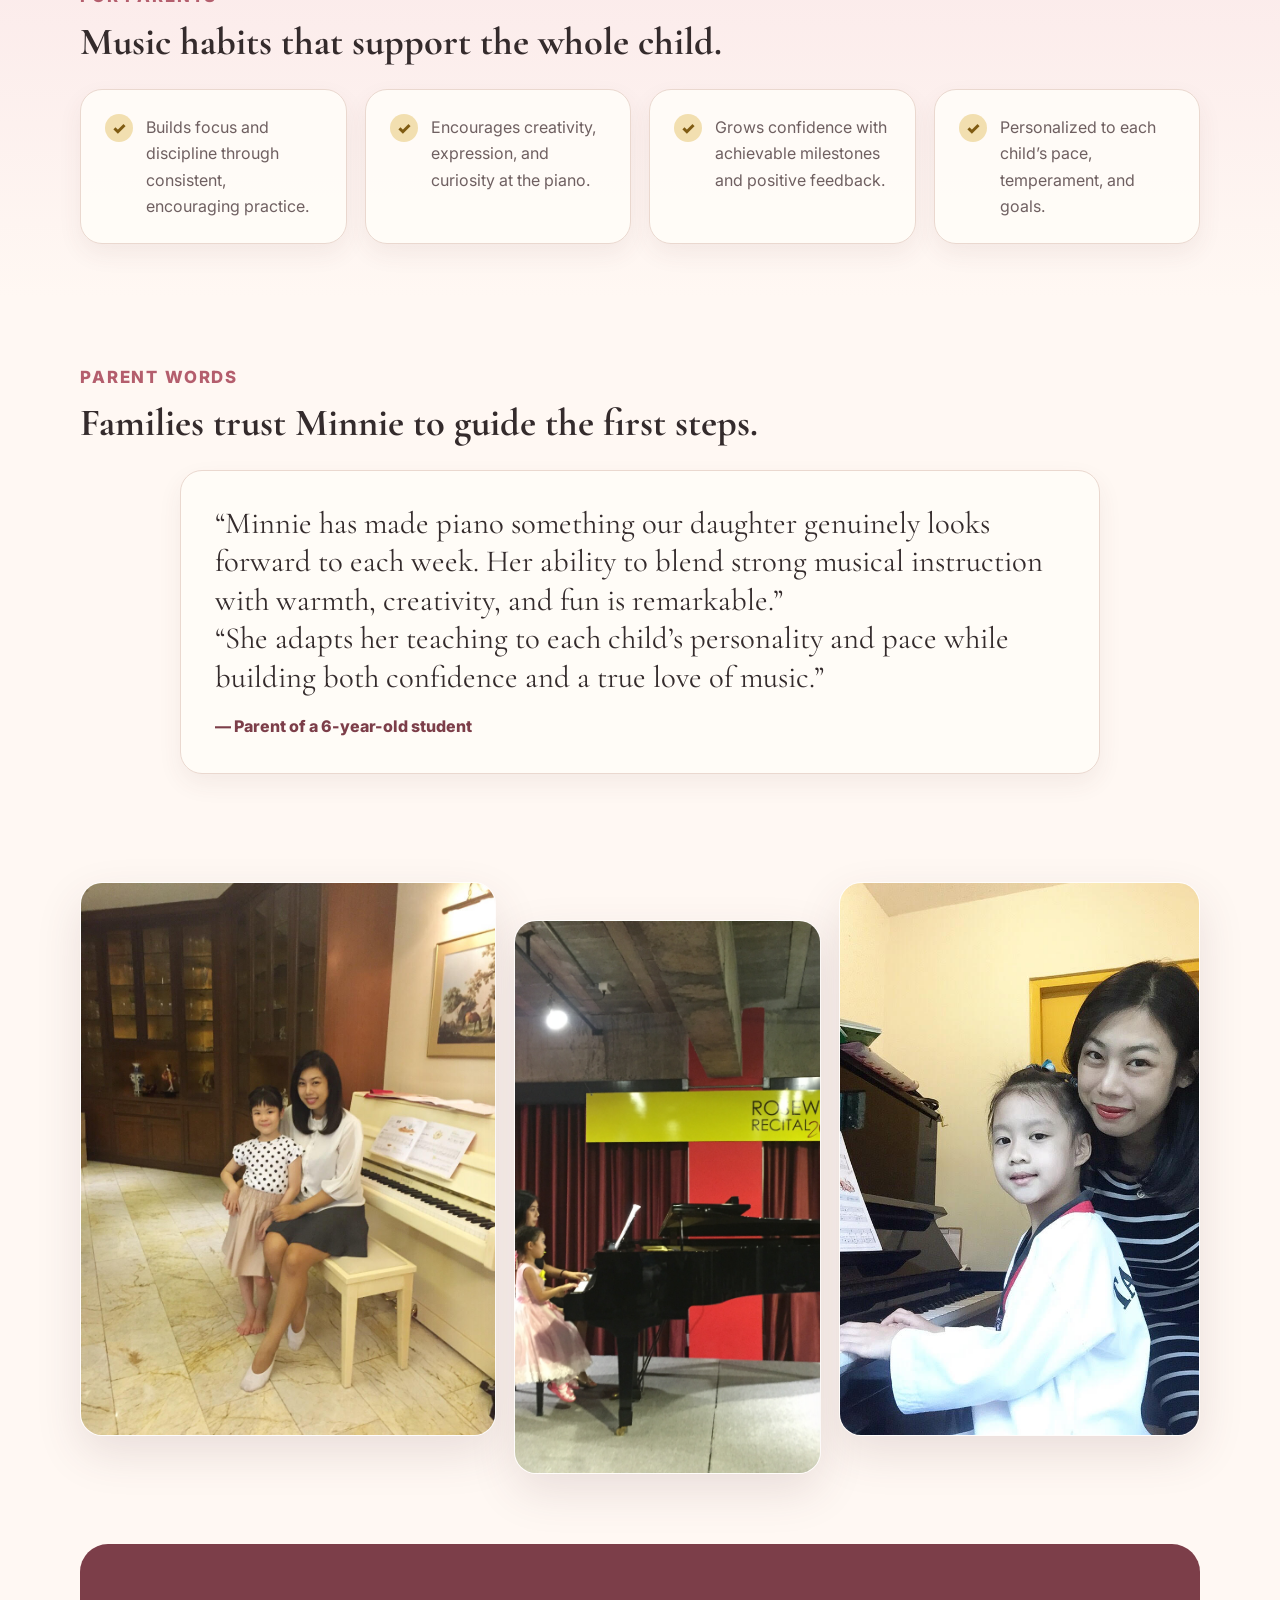
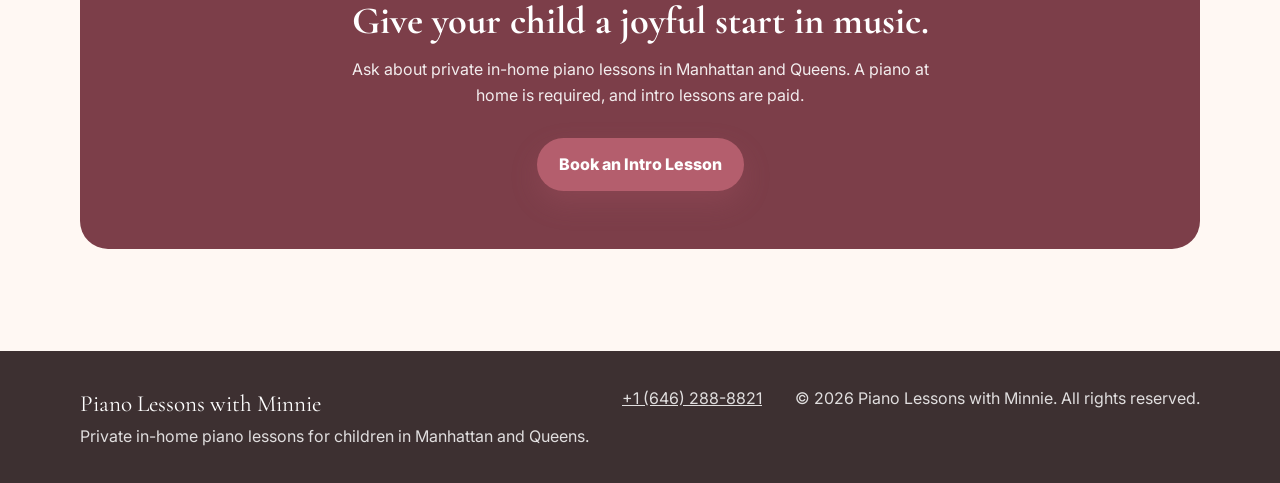
==== commit bd0fec28: "Update index.html" ====
--- a/index.html
+++ b/index.html
@@ -138,7 +138,7 @@
         <div class="photo-strip">
           <img src="assets/images/Minnie_Student_Homepage.jpg" alt="Minnie smiling with a young piano student">
           <img src="assets/images/piano-lesson-student.jpg" alt="Minnie with a young student at a piano lesson">
-          <img src="assets/images/student-recital.jpg" alt="Minnie supporting a young piano student during a recital">
+          <img src="assets/images/Minnie_TKD.jpg" alt="Minnie supporting a young piano student during a recital">
         </div>
       </section>
 
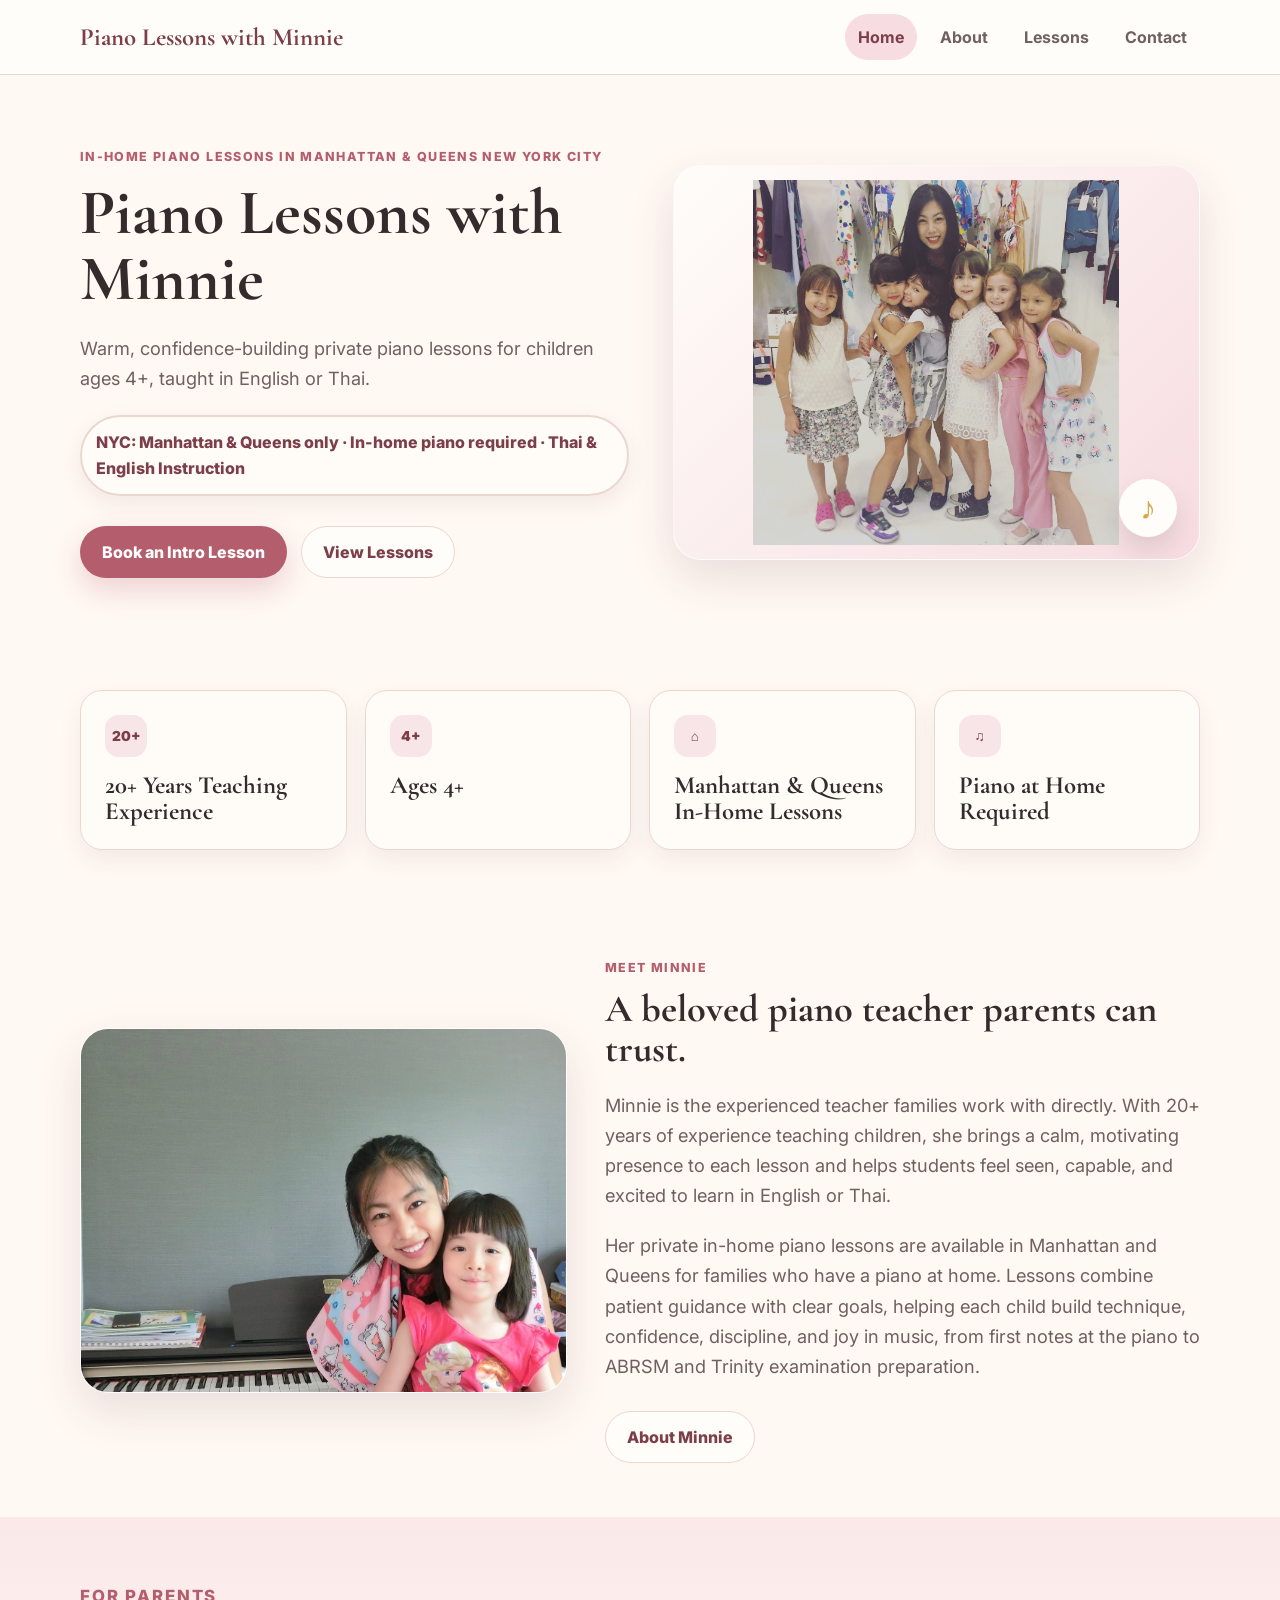
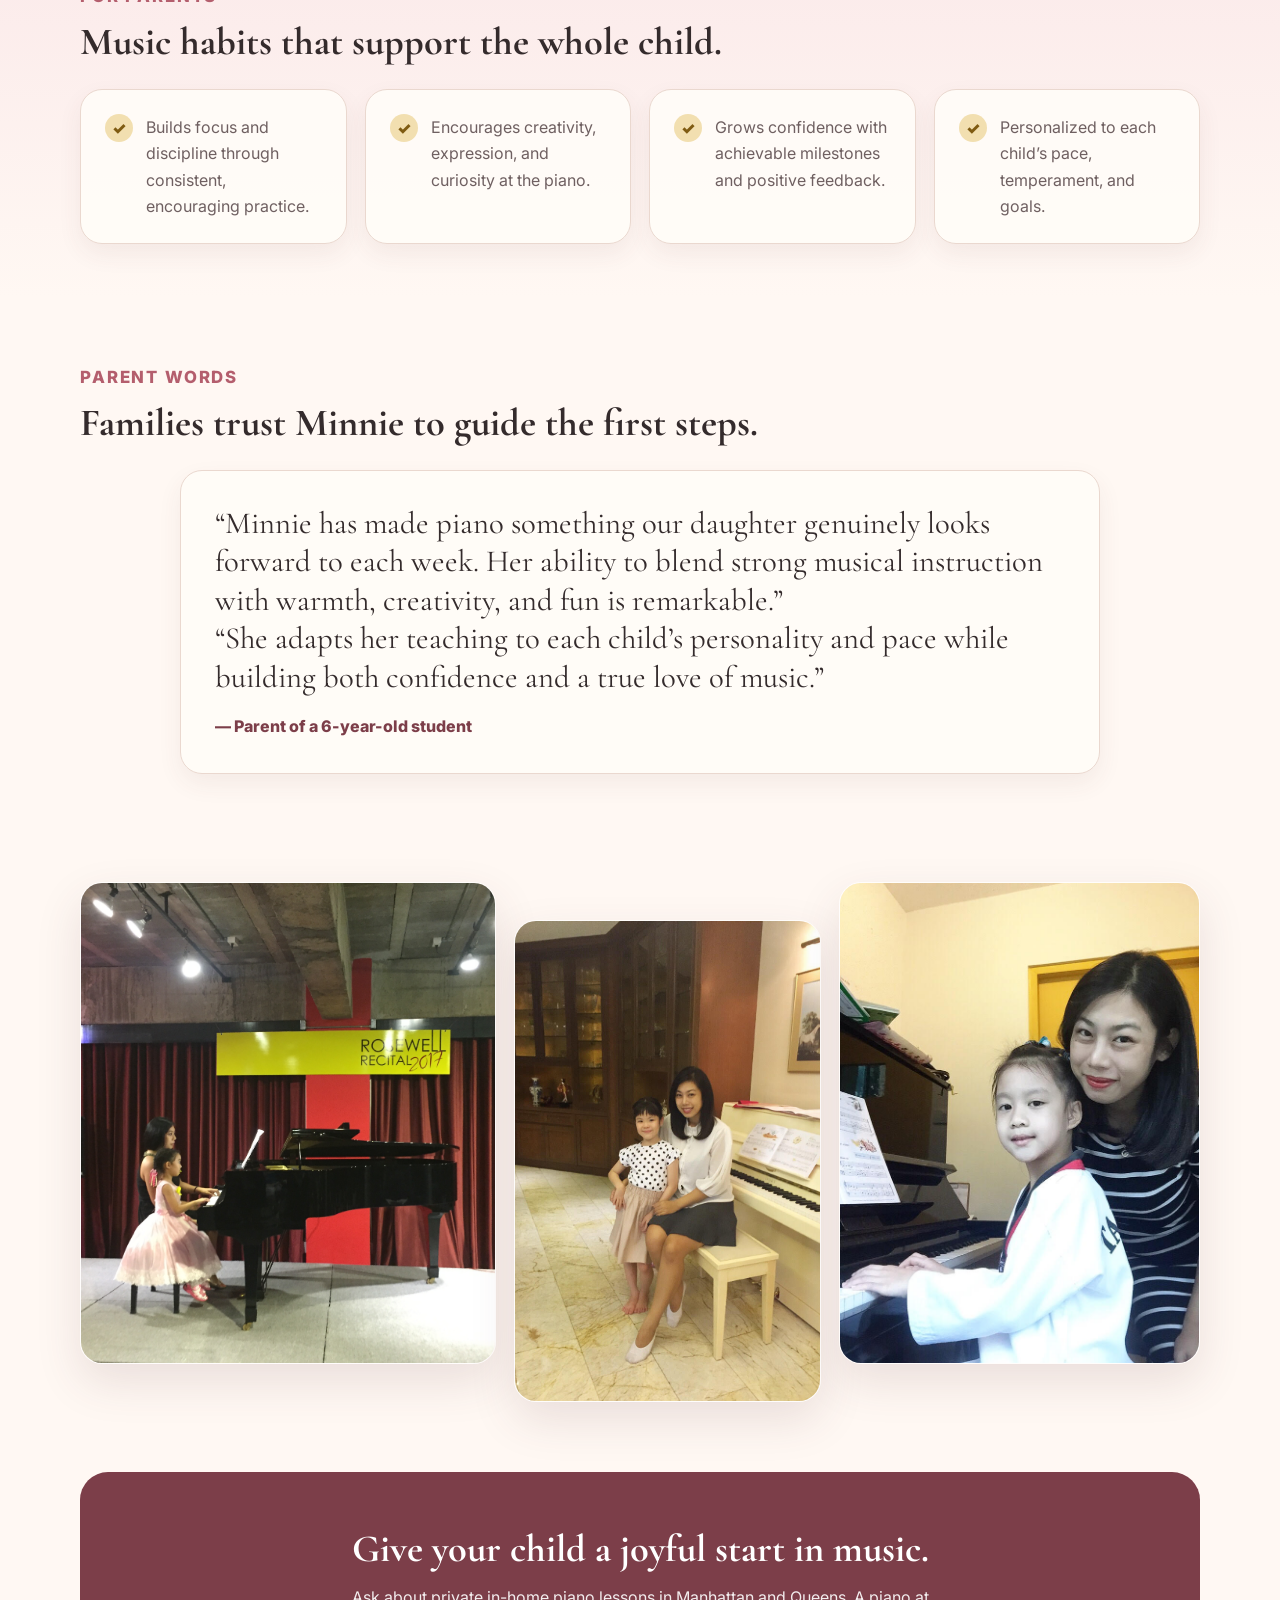
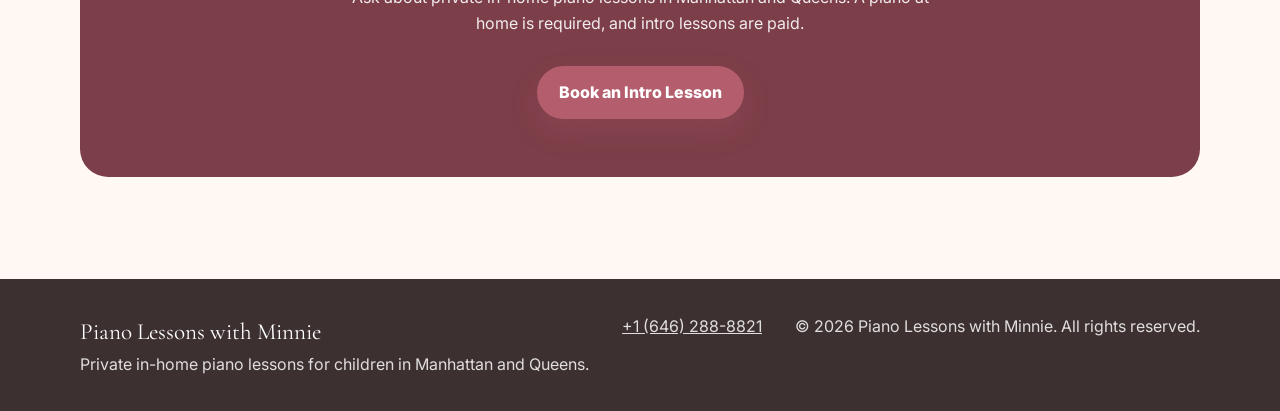
==== commit 53232019: "Update index.html" ====
--- a/index.html
+++ b/index.html
@@ -136,8 +136,8 @@
 
       <section class="section" aria-label="Photos of Minnie teaching students">
         <div class="photo-strip">
-          <img src="assets/images/Minnie_Student_Homepage.jpg" alt="Minnie smiling with a young piano student">
-          <img src="assets/images/piano-lesson-student.jpg" alt="Minnie with a young student at a piano lesson">
+          <img src="assets/images/piano-lesson-student.jpg" alt="Minnie smiling with a young piano student">
+          <img src="assets/images/Minnie_Student_Homepage.jpg" alt="Minnie with a young student at a piano lesson">
           <img src="assets/images/Minnie_TKD.jpg" alt="Minnie supporting a young piano student during a recital">
         </div>
       </section>
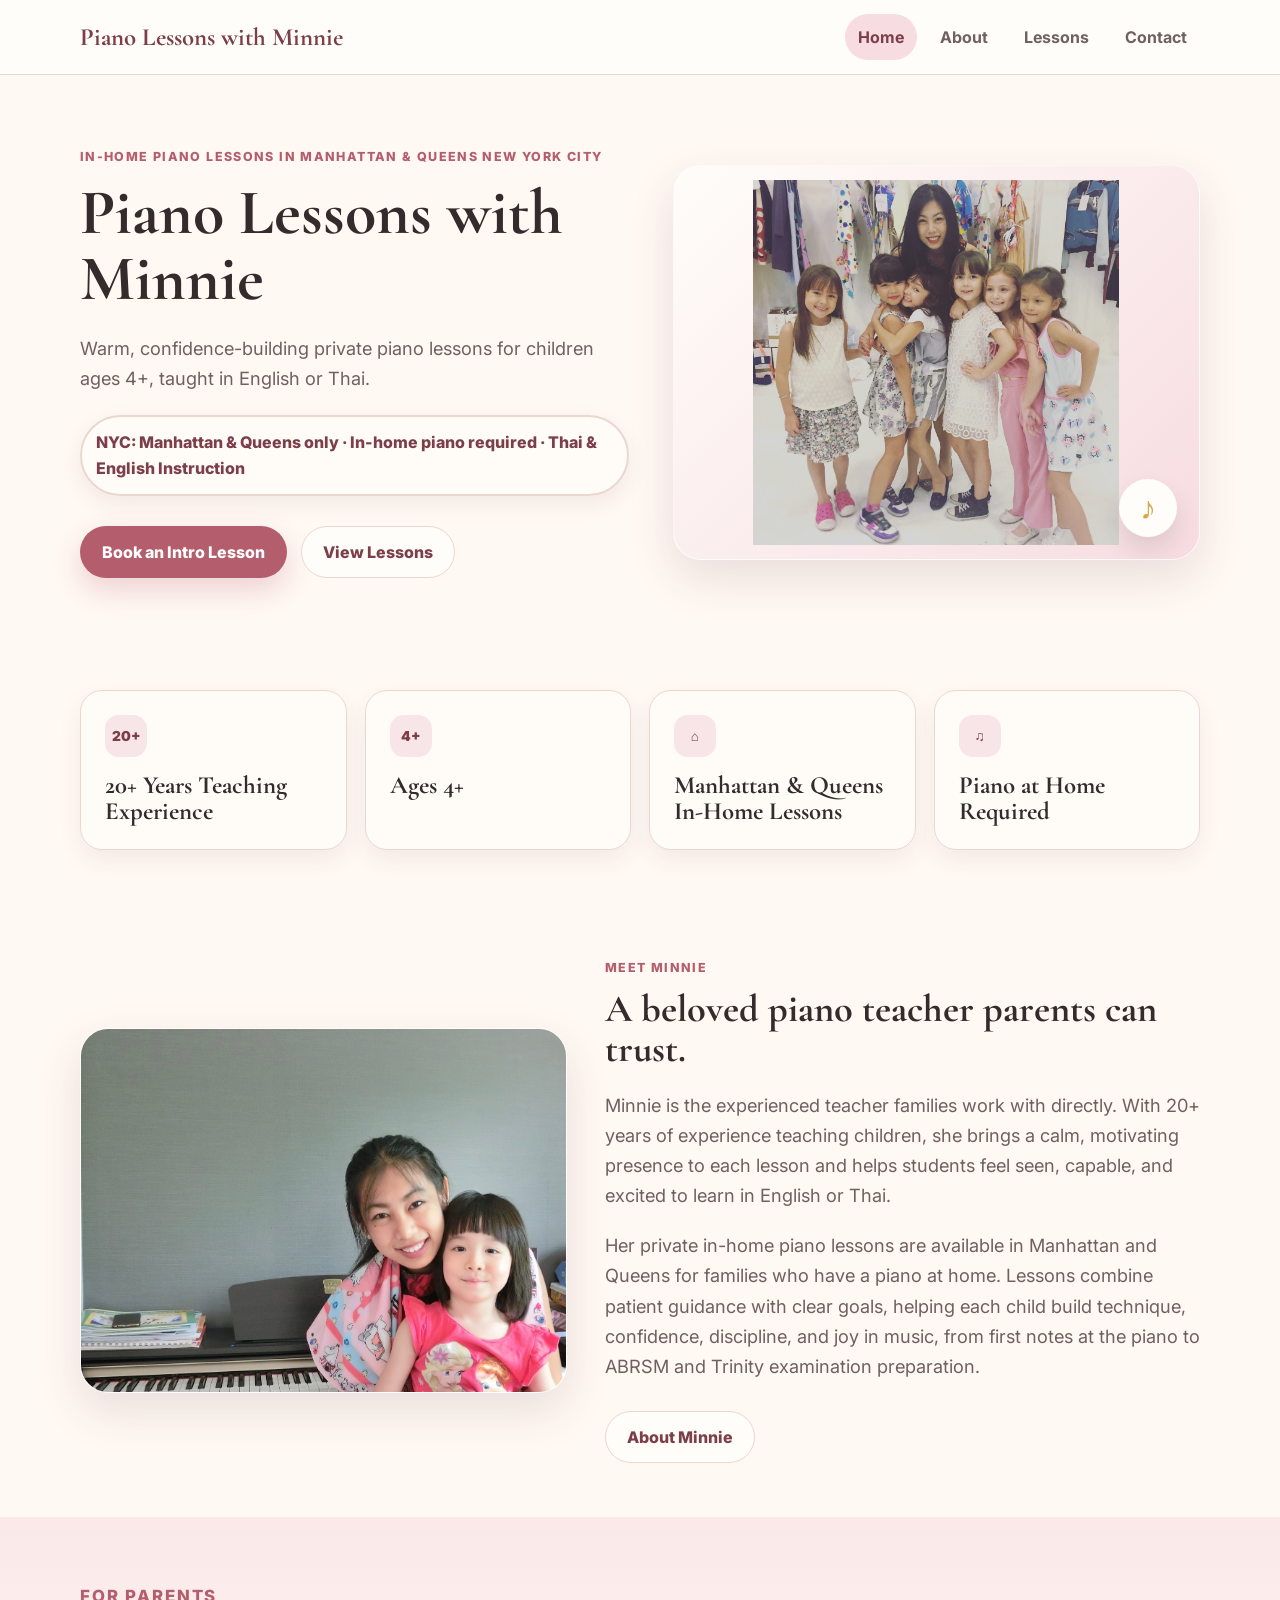
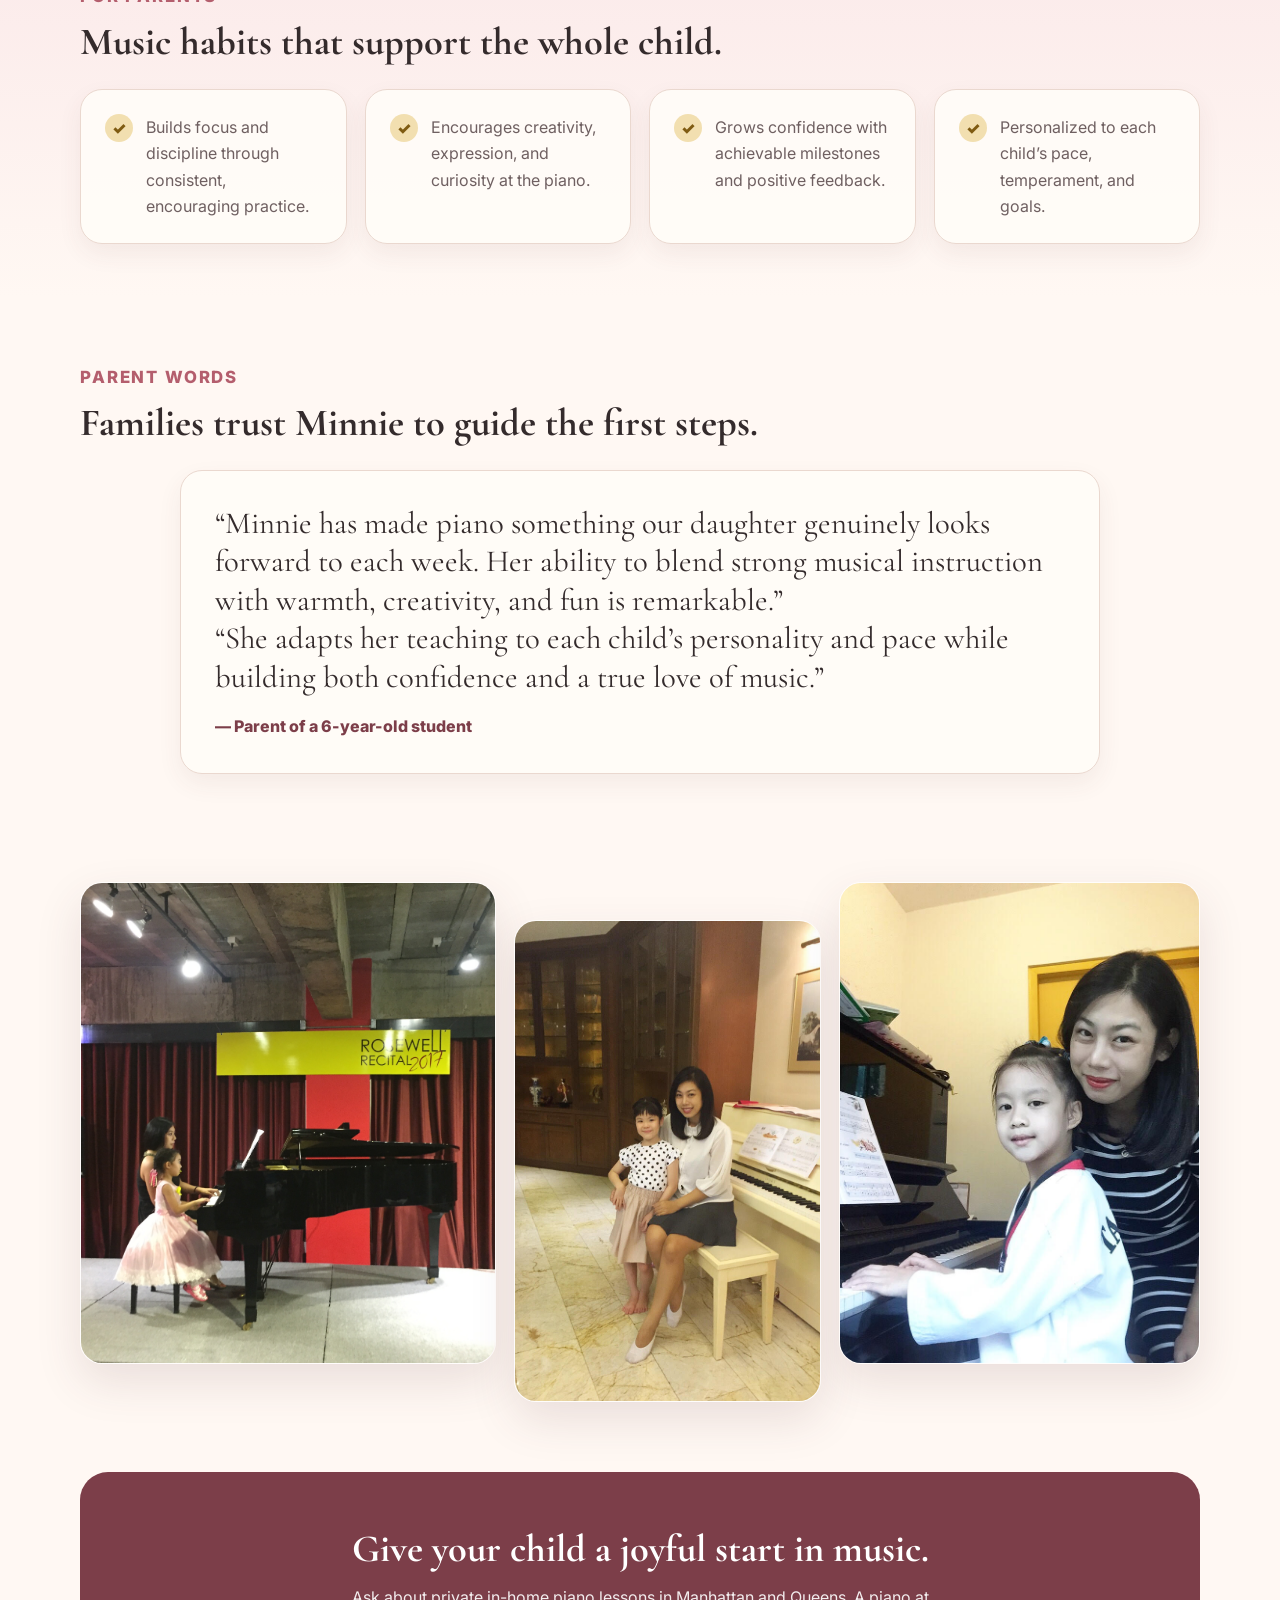
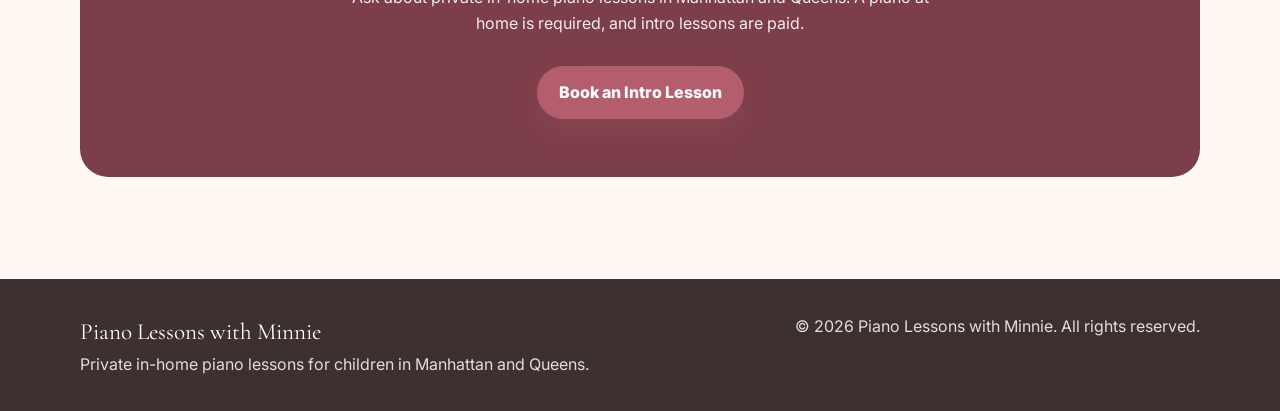
==== commit 62ab87cd: "Update index.html" ====
--- a/index.html
+++ b/index.html
@@ -159,7 +159,7 @@
           <div class="footer-brand">Piano Lessons with Minnie</div>
           <p>Private in-home piano lessons for children in Manhattan and Queens.</p>
         </div>
-        <p><a href="tel:+16462888821">+1 (646) 288-8821</a></p>
+       
         <p>© 2026 Piano Lessons with Minnie. All rights reserved.</p>
       </div>
     </footer>
